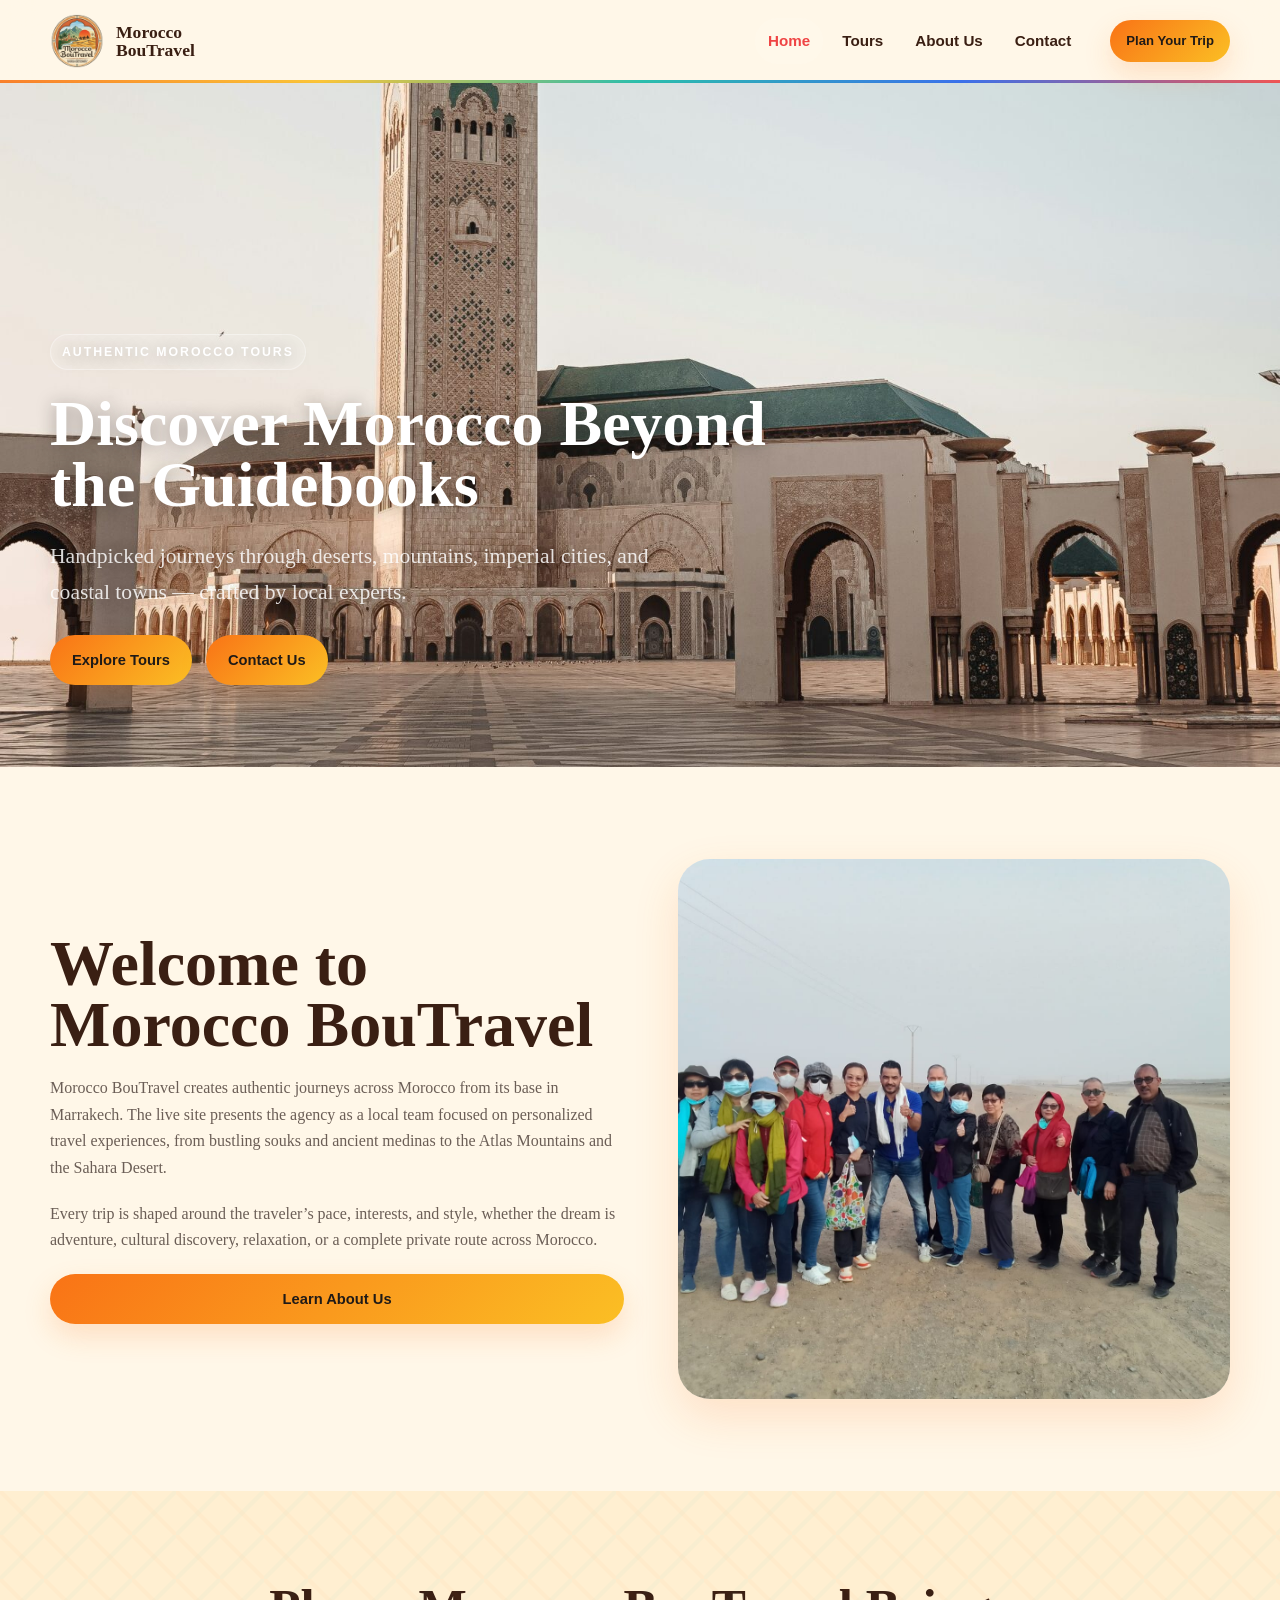
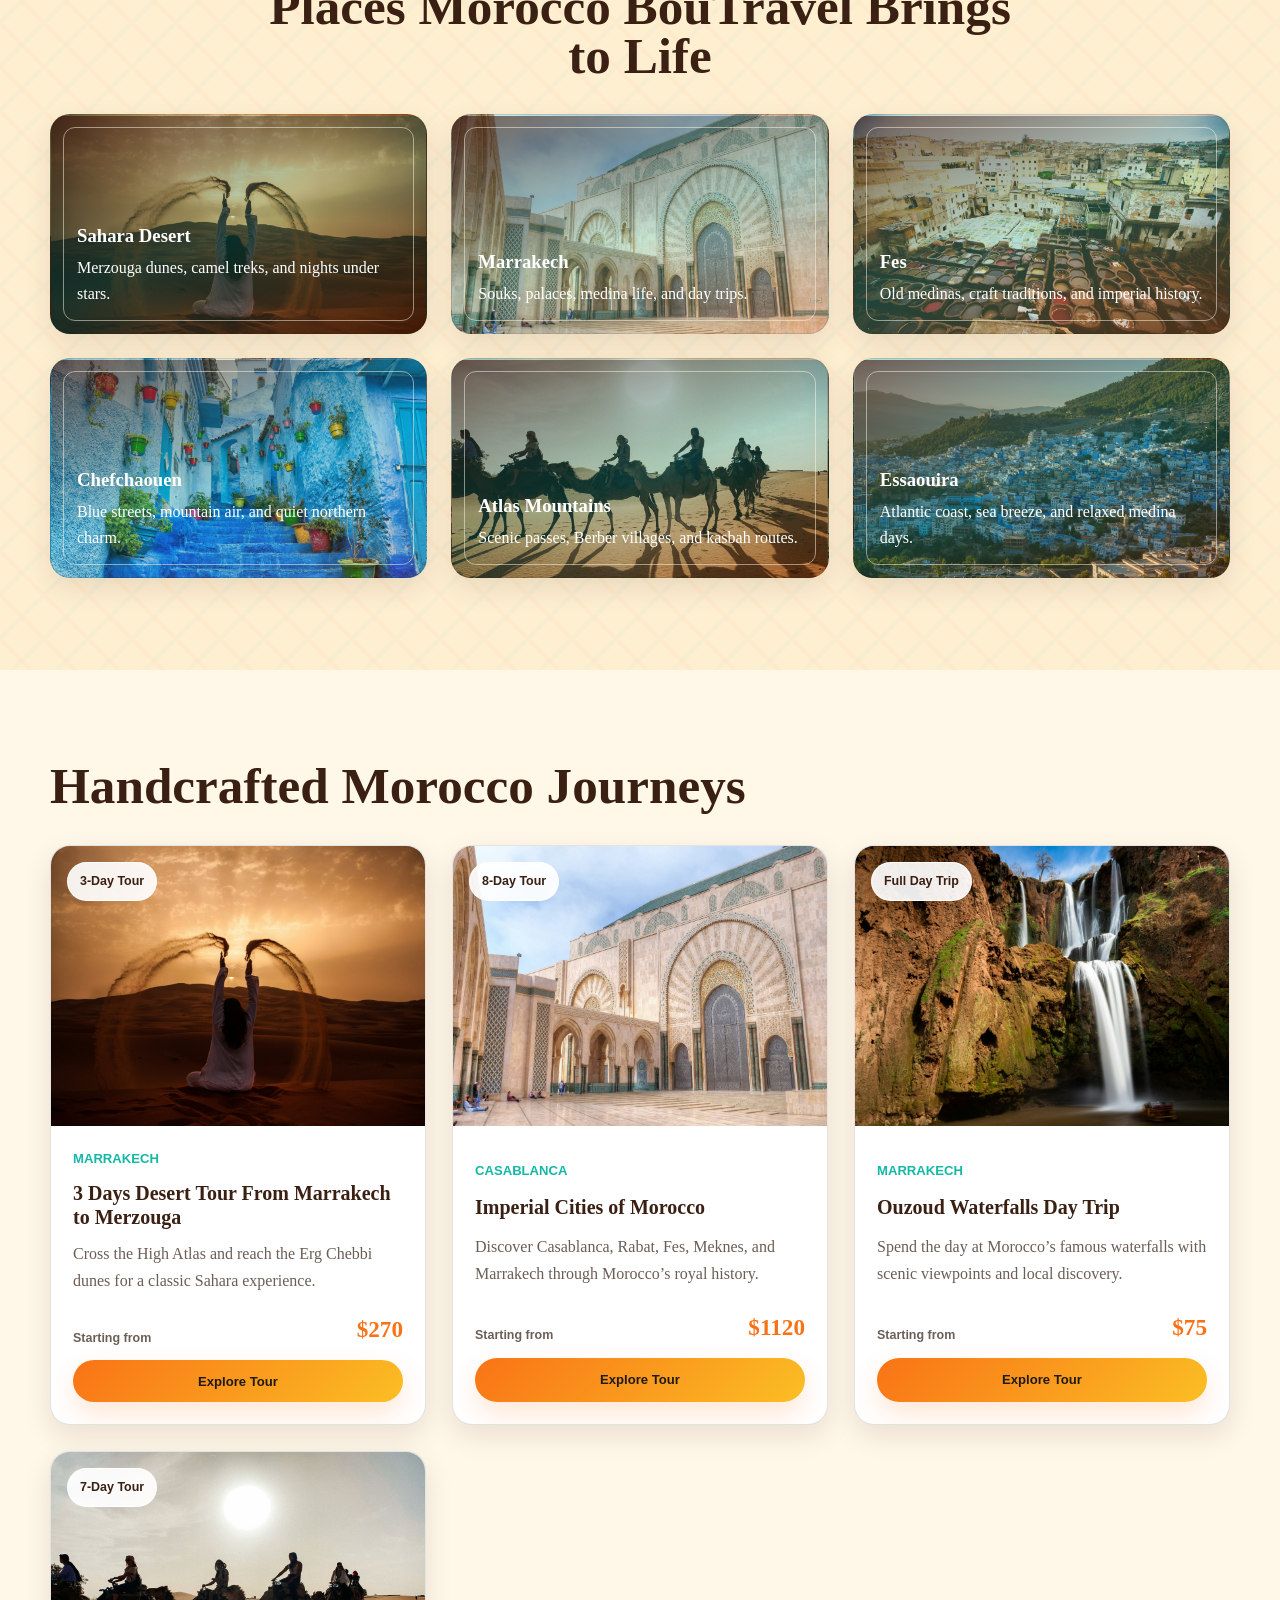
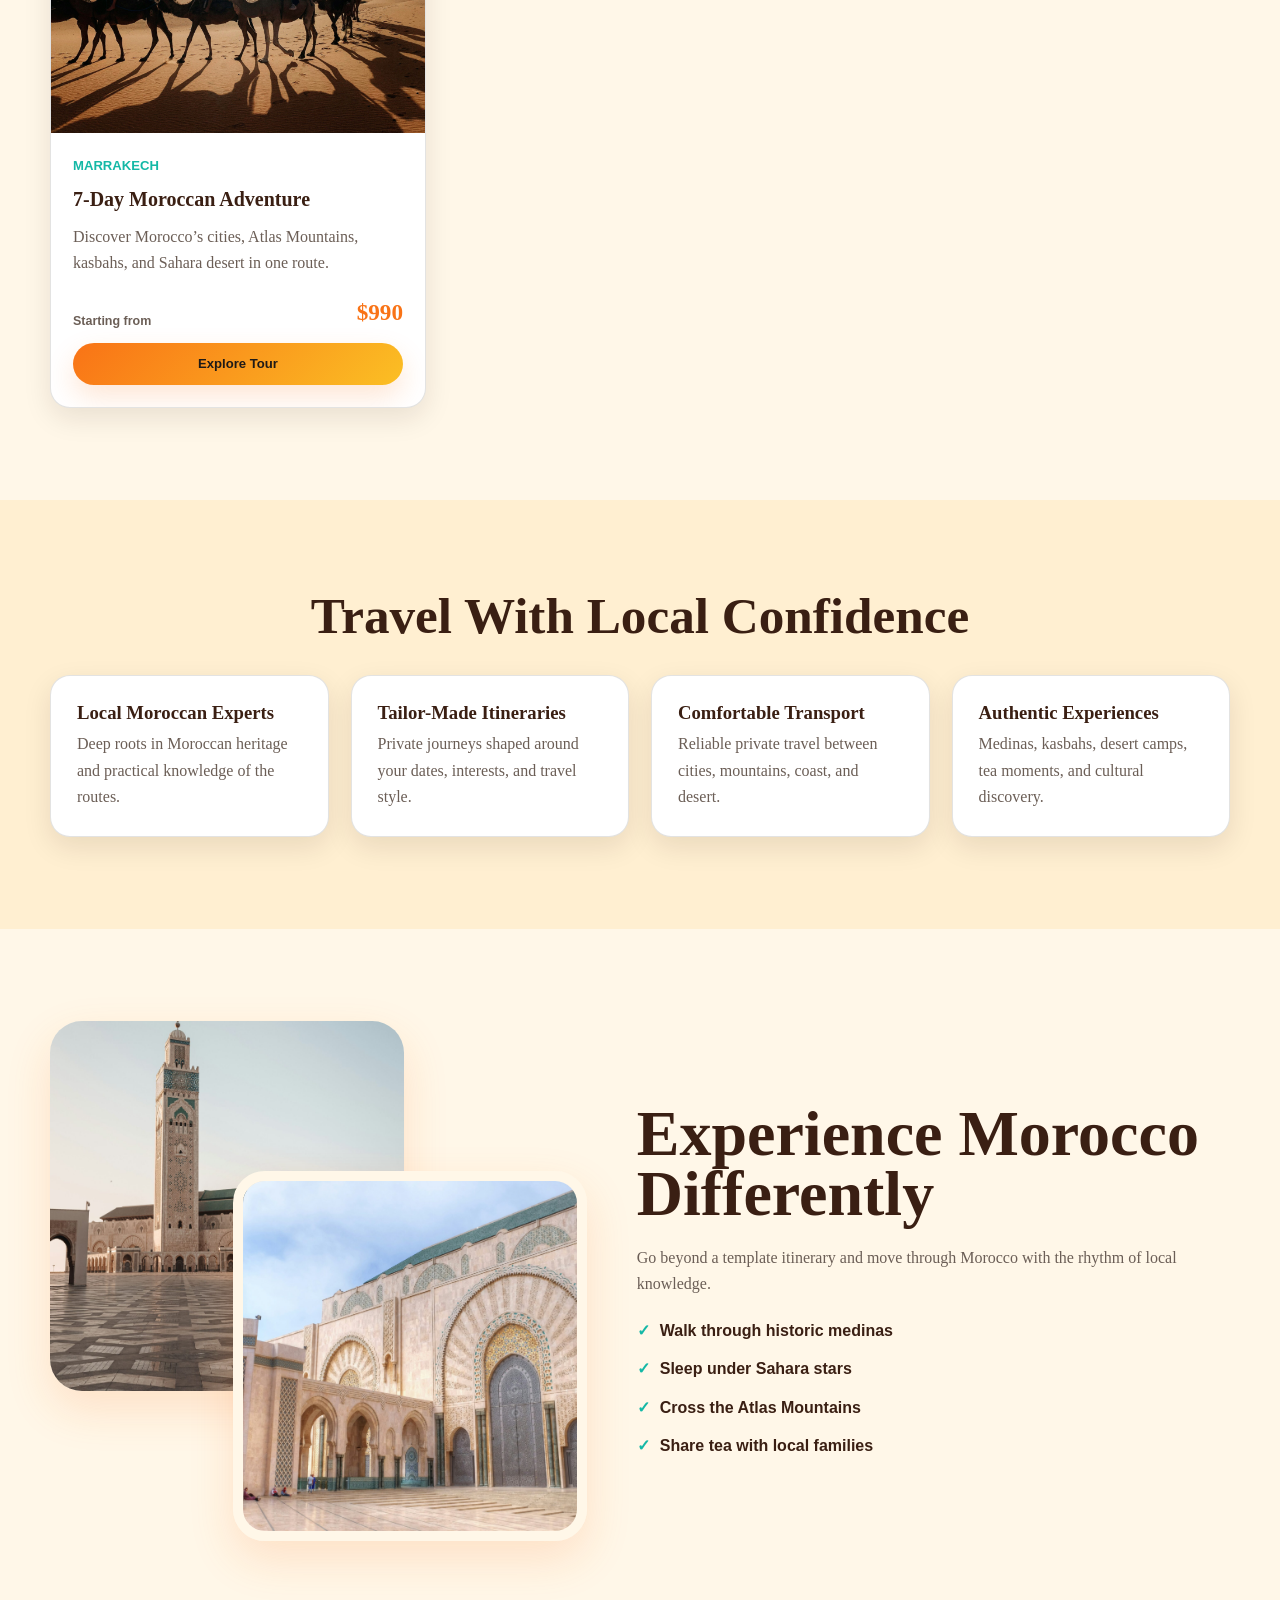
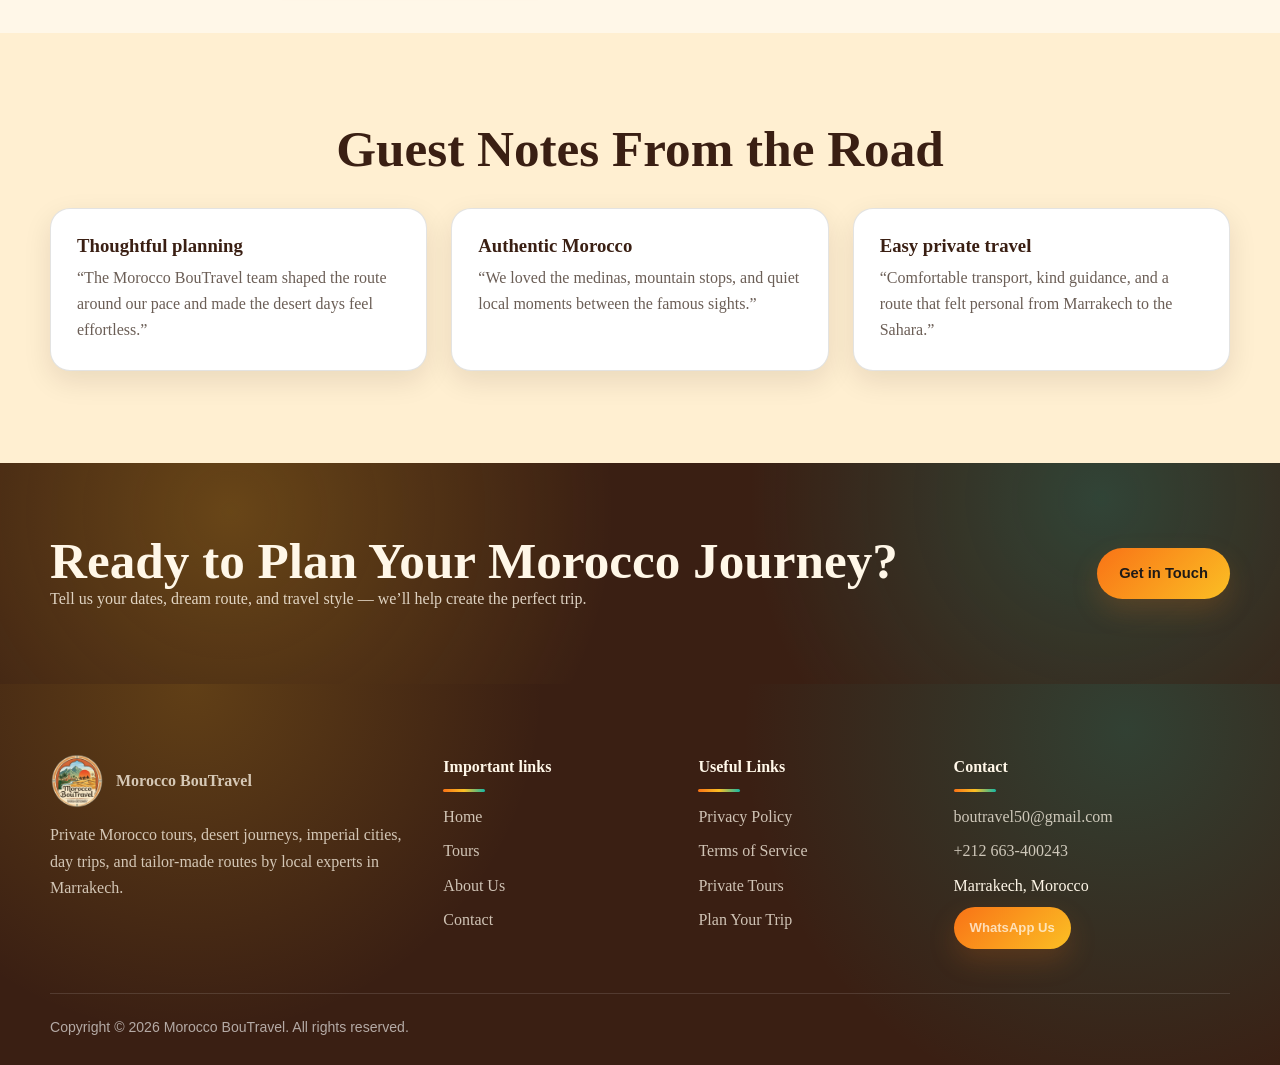
==== morocco-boutravel/index.html @ 19e3ab1e "all project" ====
<!DOCTYPE html>
<html lang="en">
<head>
  <meta charset="UTF-8">
  <meta name="viewport" content="width=device-width, initial-scale=1.0">
  <title>Morocco BouTravel | Authentic Morocco Tours</title>
  <meta name="description" content="Private Morocco tours, Sahara desert journeys, imperial cities, day trips, and tailor-made itineraries from Marrakech.">
  <link rel="stylesheet" href="assets/css/style.css">
</head>
<body>
  <header class="site-header">
    <div class="container header-inner">
      <a class="brand" href="index.html" aria-label="Morocco BouTravel home">
        <img src="assets/images/logo.png" alt="Morocco BouTravel logo">
        <span>Morocco<br>BouTravel</span>
      </a>
      <button class="menu-toggle" type="button" aria-label="Open menu" aria-expanded="false"><span></span><span></span><span></span></button>
      <nav class="site-nav" aria-label="Main navigation">
        <ul class="nav-list">
          <li><a class="active" href="index.html">Home</a></li>
          <li><a href="tours.html">Tours</a></li>
          <li><a href="about.html">About Us</a></li>
          <li><a href="contact.html">Contact</a></li>
        </ul>
        <a class="btn btn-primary btn-small" href="contact.html">Plan Your Trip</a>
      </nav>
    </div>
  </header>

  <main>
    <section class="hero" style="--hero-image: url('../images/hero-home.jpg');">
      <div class="hero-content">
        <div class="hero-stack">
          <p class="section-label">Authentic Morocco Tours</p>
          <h1>Discover Morocco Beyond the Guidebooks</h1>
          <p class="lead">Handpicked journeys through deserts, mountains, imperial cities, and coastal towns — crafted by local experts.</p>
          <div class="button-row">
            <a class="btn btn-primary" href="tours.html">Explore Tours</a>
            <a class="btn btn-primary" href="contact.html">Contact Us</a>
          </div>
        </div>
        
      </div>
    </section>

    <section class="section">
      <div class="container grid-2">
        <div class="text-stack">
          
          <h2 class="page-title">Welcome to Morocco BouTravel</h2>
          <p>Morocco BouTravel creates authentic journeys across Morocco from its base in Marrakech. The live site presents the agency as a local team focused on personalized travel experiences, from bustling souks and ancient medinas to the Atlas Mountains and the Sahara Desert.</p>
          <p>Every trip is shaped around the traveler’s pace, interests, and style, whether the dream is adventure, cultural discovery, relaxation, or a complete private route across Morocco.</p>
          <a class="btn btn-primary" href="about.html">Learn About Us</a>
        </div>
        <figure class="image-card">
          <img src="assets/images/hero-about.jpg" alt="Morocco BouTravel local experience in Morocco">
          
        </figure>
      </div>
    </section>

    <section class="section section-soft pattern-band">
      <div class="container">
        <div class="section-heading center">
          
          <h2>Places Morocco BouTravel Brings to Life</h2>
        </div>
        <div class="grid-3">
          <article class="destination-card" style="--card-image: url('../images/tour-1.jpg');"><h3>Sahara Desert</h3><p>Merzouga dunes, camel treks, and nights under stars.</p></article>
          <article class="destination-card" style="--card-image: url('../images/tour-2.jpg');"><h3>Marrakech</h3><p>Souks, palaces, medina life, and day trips.</p></article>
          <article class="destination-card" style="--card-image: url('../images/tour-7.jpg');"><h3>Fes</h3><p>Old medinas, craft traditions, and imperial history.</p></article>
          <article class="destination-card" style="--card-image: url('../images/tour-13.jpg');"><h3>Chefchaouen</h3><p>Blue streets, mountain air, and quiet northern charm.</p></article>
          <article class="destination-card" style="--card-image: url('../images/tour-4.jpg');"><h3>Atlas Mountains</h3><p>Scenic passes, Berber villages, and kasbah routes.</p></article>
          <article class="destination-card" style="--card-image: url('../images/tour-10.jpg');"><h3>Essaouira</h3><p>Atlantic coast, sea breeze, and relaxed medina days.</p></article>
        </div>
      </div>
    </section>

    <section class="section">
      <div class="container">
        <div class="section-heading">
        
          <h2>Handcrafted Morocco Journeys</h2>
        </div>
        <div class="tour-grid">
          <article class="tour-card" data-title="3 Days Desert Tour From Marrakech to Merzouga" data-location="Marrakech" data-duration="3-Day Tour" data-price="$270" data-description="A private Marrakech to Merzouga desert route through the Atlas Mountains, kasbahs, valleys, camel trekking, and a Sahara camp night.">
            <div class="tour-image"><img src="assets/images/tour-1.jpg" alt="Sahara desert tour from Marrakech"><span class="duration-badge">3-Day Tour</span></div>
            <div class="tour-content"><p class="location">Marrakech</p><h3>3 Days Desert Tour From Marrakech to Merzouga</h3><p>Cross the High Atlas and reach the Erg Chebbi dunes for a classic Sahara experience.</p><div class="price-row"><span>Starting from</span><strong>$270</strong></div><a class="btn btn-primary btn-small" href="tours.html">Explore Tour</a></div>
          </article>
          <article class="tour-card" data-title="Imperial Cities of Morocco" data-location="Casablanca" data-duration="8-Day Tour" data-price="$1120" data-description="A cultural route through Morocco’s imperial cities with medinas, monuments, heritage, and private travel support.">
            <div class="tour-image"><img src="assets/images/tour-2.jpg" alt="Imperial cities of Morocco"><span class="duration-badge">8-Day Tour</span></div>
            <div class="tour-content"><p class="location">Casablanca</p><h3>Imperial Cities of Morocco</h3><p>Discover Casablanca, Rabat, Fes, Meknes, and Marrakech through Morocco’s royal history.</p><div class="price-row"><span>Starting from</span><strong>$1120</strong></div><a class="btn btn-primary btn-small" href="tours.html">Explore Tour</a></div>
          </article>
          <article class="tour-card" data-title="Ouzoud Waterfalls Day Trip" data-location="Marrakech" data-duration="Full Day Trip" data-price="$75" data-description="A full-day escape from Marrakech to the Ouzoud Waterfalls, one of Morocco’s most refreshing natural sights.">
            <div class="tour-image"><img src="assets/images/tour-3.jpg" alt="Ouzoud Waterfalls Day Trip"><span class="duration-badge">Full Day Trip</span></div>
            <div class="tour-content"><p class="location">Marrakech</p><h3>Ouzoud Waterfalls Day Trip</h3><p>Spend the day at Morocco’s famous waterfalls with scenic viewpoints and local discovery.</p><div class="price-row"><span>Starting from</span><strong>$75</strong></div><a class="btn btn-primary btn-small" href="tours.html">Explore Tour</a></div>
          </article>
          <article class="tour-card" data-title="7-Day Moroccan Adventure" data-location="Marrakech" data-duration="7-Day Tour" data-price="$990" data-description="A complete 7-day journey combining Morocco’s cities, Atlas Mountains, kasbahs, and Sahara desert.">
            <div class="tour-image"><img src="assets/images/tour-4.jpg" alt="7-Day Moroccan Adventure"><span class="duration-badge">7-Day Tour</span></div>
            <div class="tour-content"><p class="location">Marrakech</p><h3>7-Day Moroccan Adventure</h3><p>Discover Morocco’s cities, Atlas Mountains, kasbahs, and Sahara desert in one route.</p><div class="price-row"><span>Starting from</span><strong>$990</strong></div><a class="btn btn-primary btn-small" href="tours.html">Explore Tour</a></div>
          </article>
        </div>
      </div>
    </section>

    <section class="section section-soft">
      <div class="container">
        <div class="section-heading center"><h2>Travel With Local Confidence</h2></div>
        <div class="grid-4">
          <article class="feature-card"><h3>Local Moroccan Experts</h3><p>Deep roots in Moroccan heritage and practical knowledge of the routes.</p></article>
          <article class="feature-card"><h3>Tailor-Made Itineraries</h3><p>Private journeys shaped around your dates, interests, and travel style.</p></article>
          <article class="feature-card"><h3>Comfortable Transport</h3><p>Reliable private travel between cities, mountains, coast, and desert.</p></article>
          <article class="feature-card"><h3>Authentic Experiences</h3><p>Medinas, kasbahs, desert camps, tea moments, and cultural discovery.</p></article>
        </div>
      </div>
    </section>

    <section class="section">
      <div class="container experience-layout">
        <div class="overlap-images" aria-hidden="true">
          <img src="assets/images/gallery-1.jpg" alt="">
          <img src="assets/images/gallery-6.jpg" alt="">
        </div>
        <div class="text-stack">
          
          <h2 class="page-title">Experience Morocco Differently</h2>
          <p>Go beyond a template itinerary and move through Morocco with the rhythm of local knowledge.</p>
          <ul class="check-list">
            <li>Walk through historic medinas</li>
            <li>Sleep under Sahara stars</li>
            <li>Cross the Atlas Mountains</li>
            <li>Share tea with local families</li>
          </ul>
        </div>
      </div>
    </section>

    <section class="section section-soft">
      <div class="container">
        <div class="section-heading center"><h2>Guest Notes From the Road</h2></div>
        <div class="grid-3">
          <article class="testimonial-card"><h3>Thoughtful planning</h3><p>“The Morocco BouTravel team shaped the route around our pace and made the desert days feel effortless.”</p></article>
          <article class="testimonial-card"><h3>Authentic Morocco</h3><p>“We loved the medinas, mountain stops, and quiet local moments between the famous sights.”</p></article>
          <article class="testimonial-card"><h3>Easy private travel</h3><p>“Comfortable transport, kind guidance, and a route that felt personal from Marrakech to the Sahara.”</p></article>
        </div>
      </div>
    </section>

    <section class="cta-section">
      <div class="container cta-box">
        <div><h2>Ready to Plan Your Morocco Journey?</h2><p>Tell us your dates, dream route, and travel style — we’ll help create the perfect trip.</p></div>
        <a class="btn btn-primary" href="contact.html">Get in Touch</a>
      </div>
    </section>
  </main>

  <footer class="site-footer">
    <div class="container footer-grid">
      <div><a class="footer-logo" href="index.html"><img src="assets/images/logo.png" alt="Morocco BouTravel logo"><span>Morocco BouTravel</span></a><p>Private Morocco tours, desert journeys, imperial cities, day trips, and tailor-made routes by local experts in Marrakech.</p></div>
      <div><h4>Important links</h4><ul><li><a href="index.html">Home</a></li><li><a href="tours.html">Tours</a></li><li><a href="about.html">About Us</a></li><li><a href="contact.html">Contact</a></li></ul></div>
      <div><h4>Useful Links</h4><ul><li><a href="#">Privacy Policy</a></li><li><a href="#">Terms of Service</a></li><li><a href="tours.html">Private Tours</a></li><li><a href="contact.html">Plan Your Trip</a></li></ul></div>
      <div><h4>Contact</h4><ul><li><a href="mailto:boutravel50@gmail.com">boutravel50@gmail.com</a></li><li><a href="tel:+212663400243">+212 663-400243</a></li><li>Marrakech, Morocco</li><li><a class="btn btn-primary btn-small" href="https://wa.me/212663400243" target="_blank" rel="noopener">WhatsApp Us</a></li></ul></div>
    </div>
    <div class="container footer-bottom">Copyright © 2026 Morocco BouTravel. All rights reserved.</div>
  </footer>
  <script src="assets/js/main.js"></script>
</body>
</html>
---- morocco-boutravel/assets/css/style.css ----
/* ==============================
   Morocco BouTravel
   Global Variables
================================ */
:root {
  --bg: #FFF7E8;
  --surface: #FFFFFF;
  --cream: #FFEFD1;
  --dark: #1F1A17;
  --muted: #6B5E56;
  --orange: #F97316;
  --coral: #EF4444;
  --yellow: #FBBF24;
  --turquoise: #14B8A6;
  --blue: #2563EB;
  --brown: #3A1F13;
  --border: rgba(31, 26, 23, 0.12);
  --shadow-soft: 0 18px 45px rgba(249, 115, 22, 0.16);
  --shadow-card: 0 10px 28px rgba(43, 22, 13, 0.10);
  --surface-soft: var(--cream);
  --accent: var(--orange);
  --gold: var(--yellow);
  --terracotta: var(--orange);
  --majorelle: var(--blue);
  --teal: var(--turquoise);
  --atlas: #3FA66B;
  --rose: var(--coral);
  --radius-sm: 12px;
  --radius-md: 20px;
  --radius-lg: 32px;
  --container: 1180px;
}

/* Reset */
*, *::before, *::after { box-sizing: border-box; }
html { scroll-behavior: smooth; }
body, h1, h2, h3, h4, p, ul, ol, figure { margin: 0; }
img { display: block; max-width: 100%; }
button, input, select, textarea { font: inherit; }
button { cursor: pointer; }

/* Base */
body {
  min-width: 320px;
  background: var(--bg);
  color: var(--dark);
  font-family: Georgia, "Times New Roman", serif;
  line-height: 1.65;
  overflow-x: hidden;
}

a { color: inherit; text-decoration: none; }
p { color: var(--muted); }
.card-link:hover, .highlight, a:hover { color: var(--coral); }
body.modal-open { overflow: hidden; }

:focus-visible {
  outline: 3px solid rgba(20, 184, 166, 0.75);
  outline-offset: 4px;
}

/* Utilities */
.container {
  width: min(calc(100% - 40px), var(--container));
  margin-inline: auto;
}

.section { padding: 92px 0; position: relative; }
.section-soft {
  background: var(--cream);
}
.section-label {
  display: inline-flex;
  width: fit-content;
  padding: 7px 11px;
  border: 1px solid rgba(20, 184, 166, 0.35);
  border-radius: 999px;
  background: rgba(20, 184, 166, 0.14);
  color: var(--turquoise);
  font-family: Arial, sans-serif;
  font-size: 0.77rem;
  font-weight: 800;
  letter-spacing: 0.16em;
  text-transform: uppercase;
}
.section-heading {
  display: grid;
  gap: 12px;
  max-width: 760px;
  margin-bottom: 34px;
}
.section-heading.center { margin-inline: auto; text-align: center; }
.section-heading h2, .page-title, .hero h1 {
  color: var(--brown);
  font-size: clamp(2.15rem, 5vw, 5.6rem);
  line-height: 0.95;
  font-weight: 700;
}
.section-heading h2 { font-size: clamp(2rem, 4vw, 4rem); }
.grid-2 { display: grid; grid-template-columns: 1.02fr 0.98fr; gap: 54px; align-items: center; }
.grid-3 { display: grid; grid-template-columns: repeat(3, 1fr); gap: 24px; }
.grid-4 { display: grid; grid-template-columns: repeat(4, 1fr); gap: 22px; }
.text-stack { display: grid; gap: 20px; }

/* Header */
.site-header {
  position: sticky;
  top: 0;
  z-index: 50;
  background: rgba(255, 247, 232, 0.92);
  border-bottom: 1px solid var(--border);
  backdrop-filter: blur(18px);
}
.site-header::after {
  content: "";
  position: absolute;
  left: 0;
  right: 0;
  bottom: -1px;
  height: 3px;
  background: linear-gradient(90deg, var(--orange), var(--yellow), var(--turquoise), var(--blue), var(--coral));
  opacity: 0.9;
}
.header-inner {
  position: relative;
  display: flex;
  align-items: center;
  justify-content: space-between;
  min-height: 82px;
  gap: 24px;
}
.brand {
  display: inline-flex;
  align-items: center;
  gap: 12px;
  font-weight: 800;
  color: var(--brown);
}
.brand img { width: 54px; height: 54px; object-fit: contain; }
.brand span { font-size: 1.1rem; line-height: 1.05; }
.site-nav { display: flex; align-items: center; gap: 26px; }
.nav-list {
  display: flex;
  gap: 6px;
  list-style: none;
  padding: 0;
  font-family: Arial, sans-serif;
  font-size: 0.95rem;
  font-weight: 700;
}
.nav-list a {
  display: inline-flex;
  padding: 10px 13px;
  border-radius: 999px;
  color: var(--brown);
}
.nav-list a:hover, .nav-list a.active {
  background: rgba(255, 255, 255, 0.12);
  color: var(--coral);
}
.menu-toggle {
  display: inline-block;
  width: 48px;
  height: 48px;
  border: 1px solid var(--border);
  border-radius: 50%;
  background: var(--surface);
  box-shadow: var(--shadow-card);
}
@media (min-width: 769px) {
  .menu-toggle { display: none; }
}
.menu-toggle span {
  display: block;
  width: 20px;
  height: 2px;
  margin: 5px auto;
  background: var(--brown);
  transition: 0.2s ease;
}
.menu-toggle.is-open span:nth-child(1) { transform: translateY(7px) rotate(45deg); }
.menu-toggle.is-open span:nth-child(2) { opacity: 0; }
.menu-toggle.is-open span:nth-child(3) { transform: translateY(-7px) rotate(-45deg); }

/* Buttons */
.btn {
  display: inline-flex;
  align-items: center;
  justify-content: center;
  min-height: 48px;
  padding: 13px 22px;
  border: 1px solid transparent;
  border-radius: 999px;
  font-family: Arial, sans-serif;
  font-size: 0.92rem;
  font-weight: 800;
  transition: transform 0.2s ease, box-shadow 0.2s ease, background 0.2s ease;
}
.btn:hover { transform: translateY(-2px); }
.btn-primary {
  background: linear-gradient(135deg, var(--orange), var(--yellow));
  color: var(--dark);
  border: none;
  box-shadow: 0 12px 28px rgba(249, 115, 22, 0.18);
}
.btn-primary:hover {
  transform: translateY(-2px);
  color: var(--dark);
  box-shadow: 0 16px 34px rgba(249, 115, 22, 0.28);
}
.btn-secondary {
  color: var(--turquoise);
  border: 1px solid rgba(20, 184, 166, 0.45);
  background: rgba(20, 184, 166, 0.08);
}
.btn-secondary:hover {
  background: var(--turquoise);
  color: #fff;
}
.btn-outline {
  background: rgba(255, 255, 255, 0.78);
  color: var(--turquoise);
  border-color: rgba(20, 184, 166, 0.45);
}
.btn-outline:hover {
  background: var(--turquoise);
  border-color: var(--turquoise);
  color: #fff;
}
.btn-small { min-height: 42px; padding: 10px 16px; font-size: 0.82rem; }
.button-row { display: flex; flex-wrap: wrap; gap: 14px; }

/* Hero */
.hero {
  min-height: 76vh;
  display: grid;
  align-items: end;
  color: #fff;
  position: relative;
  isolation: isolate;
  background-image: var(--hero-image);
  background-size: cover;
  background-position: center;
}
.hero::before {
  content: "";
  position: absolute;
  inset: 0;
  z-index: 0;
  /* background:
    linear-gradient(90deg, rgba(58, 31, 19, 0.64), rgba(249, 115, 22, 0.18) 56%, rgba(20, 184, 166, 0.05)),
    linear-gradient(180deg, rgba(0,0,0,0.06), rgba(58,31,19,0.24)); */
}
.hero::after {
  content: "";
  position: absolute;
  inset: auto 0 0;
  height: 9px;
  /* background: linear-gradient(90deg, var(--orange), var(--yellow), var(--turquoise), var(--blue)); */
  z-index: 2;
}
.hero.compact { min-height: 54vh; }
.hero.compact {
  background-position: center;
}
/* .hero.compact::before {
  background:
    linear-gradient(90deg, rgba(58, 31, 19, 0.66), rgba(249, 115, 22, 0.12) 56%, rgba(20, 184, 166, 0.03)),
    linear-gradient(180deg, rgba(0,0,0,0.02), rgba(58,31,19,0.16));
} */
.hero-content {
  width: min(calc(100% - 40px), var(--container));
  margin: 0 auto;
  padding: 120px 0 82px;
  display: grid;
  grid-template-columns: minmax(0, 760px) 1fr;
  gap: 40px;
  align-items: end;
  position: relative;
  z-index: 1;
}
.hero p, .hero .section-label, .hero h1 {
  color: #fff;
  text-shadow: 0 2px 18px rgba(31, 26, 23, 0.38);
}
.hero .section-label {
  border-color: rgba(255, 255, 255, 0.36);
  background: rgba(255, 255, 255, 0.16);
}
.hero .lead { max-width: 660px; font-size: clamp(1rem, 1.7vw, 1.35rem); color: rgba(255,255,255,0.84); }
.hero-stack { display: grid; gap: 24px; min-width: 0; max-width: 100%; }
.hero-card {
  justify-self: end;
  width: min(100%, 330px);
  padding: 22px;
  border: 1px solid rgba(255,255,255,0.2);
  border-radius: var(--radius-md);
  /* background:
    linear-gradient(135deg, rgba(255, 255, 255, 0.96), rgba(255, 239, 209, 0.9)),
    linear-gradient(90deg, var(--blue), var(--turquoise)); */
  box-shadow: var(--shadow-soft);
}
.hero-card ul { list-style: none; padding: 0; display: grid; gap: 12px; }
.hero-card li { color: var(--brown); font-family: Arial, sans-serif; font-weight: 800; }

/* Cards */
.feature-card, .destination-card, .contact-card, .testimonial-card {
  background: var(--surface);
  border: 1px solid var(--border);
  border-radius: var(--radius-md);
  padding: 26px;
  box-shadow: var(--shadow-card);
  position: relative;
}
.contact-card{
  display: grid;
  align-items: center;
}
.contact-link-card {
  grid-template-columns: auto 1fr;
  gap: 14px;

  padding: 9px 10px;
  transition: transform 0.22s ease, box-shadow 0.22s ease, border-color 0.22s ease;
}
.contact-link-card:hover {
  transform: translateY(-4px);
  border-color: rgba(20, 184, 166, 0.45);
  box-shadow: var(--shadow-soft);
}
.contact-card img {
  width: 34px;
  height: 34px;
  object-fit: contain;
}
.contact-link-card h2 {
  color: var(--brown);
  font-size: clamp(0.98rem, 1.6vw, 1.18rem);
  line-height: 1.12;
  overflow-wrap: anywhere;
}
.feature-card::before, .contact-card::before, .testimonial-card::before {
  content: "";
  position: absolute;
  inset: 0 auto 0 0;
  width: 5px;
  border-radius: var(--radius-md) 0 0 var(--radius-md);
  /* background: var(--card-accent, var(--accent)); */
}
.feature-card:nth-child(4n+1), .testimonial-card:nth-child(3n+1), .contact-card:nth-child(4n+1) { --card-accent: var(--orange); }
.feature-card:nth-child(4n+2), .testimonial-card:nth-child(3n+2), .contact-card:nth-child(4n+2) { --card-accent: var(--turquoise); }
.feature-card:nth-child(4n+3), .testimonial-card:nth-child(3n+3), .contact-card:nth-child(4n+3) { --card-accent: var(--blue); }
.feature-card:nth-child(4n+4), .contact-card:nth-child(4n+4) { --card-accent: var(--yellow); }
.feature-card h3, .destination-card h3, .contact-card h3, .testimonial-card h3 { color: var(--brown); line-height: 1.15; margin-bottom: 8px; }
.destination-card {
  min-height: 220px;
  display: grid;
  align-content: end;
  background:
    linear-gradient(160deg, rgba(58,31,19,0.7), rgba(20,184,166,0.24) 52%, rgba(249,115,22,0.2)),
    var(--card-image);
  background-size: cover;
  background-position: center;
  color: #fff;
  overflow: hidden;
  isolation: isolate;
}
.destination-card::before {
  content: "";
  position: absolute;
  inset: 12px;
  border: 1px solid rgba(255, 247, 232, 0.5);
  border-radius: calc(var(--radius-md) - 8px);
  z-index: -1;
}
.destination-card h3, .destination-card p { color: #fff; }
.image-card {
  position: relative;
  border-radius: var(--radius-lg);
  overflow: hidden;
  box-shadow: var(--shadow-soft);
}
.image-card img { width: 100%; height: 540px; object-fit: cover; }
.floating-badge {
  position: absolute;
  left: 24px;
  bottom: 24px;
  max-width: 260px;
  padding: 16px 18px;
  border-radius: var(--radius-sm);
  background: rgba(255, 255, 255, 0.94);
  color: var(--brown);
  font-family: Arial, sans-serif;
  font-weight: 800;
  box-shadow: var(--shadow-card);
}
.tour-grid { display: grid; grid-template-columns: repeat(3, 1fr); gap: 26px; }
.tour-card {
  display: grid;
  overflow: hidden;
  background: var(--surface);
  border: 1px solid var(--border);
  border-radius: var(--radius-md);
  box-shadow: var(--shadow-card);
  transition: transform 0.25s ease, box-shadow 0.25s ease;
  position: relative;
}
.tour-card::before {
  content: "";
  position: absolute;
  inset: 0 0 auto;
  height: 5px;
  /* background: linear-gradient(90deg, var(--orange), var(--yellow)); */
  z-index: 2;
}

/* .tour-card[data-category*="desert"]::before { background: linear-gradient(90deg, var(--orange), var(--yellow)); }
.tour-card[data-category*="imperial"]::before { background: linear-gradient(90deg, var(--blue), var(--yellow)); }
.tour-card[data-category*="day"]::before { background: linear-gradient(90deg, var(--turquoise), var(--yellow)); }
.tour-card[data-category*="luxury"]::before { background: linear-gradient(90deg, var(--coral), var(--yellow)); } */

.tour-card:hover { transform: translateY(-5px); box-shadow: var(--shadow-soft); }
.tour-card[hidden] { display: none; }
.tour-image { position: relative; aspect-ratio: 4 / 3; overflow: hidden; }
.tour-image img { width: 100%; height: 100%; object-fit: cover; transition: transform 0.5s ease; }
.tour-card:hover .tour-image img { transform: scale(1.06); }
.duration-badge {
  position: absolute;
  top: 16px;
  left: 16px;
  padding: 8px 12px;
  border-radius: 999px;
  background: rgba(255, 255, 255, 0.912);
  color: var(--brown);
  border: 1px solid rgba(255, 255, 255, 0.912);
  font-family: Arial, sans-serif;
  font-size: 0.78rem;
  font-weight: 800;
}
.badge {
  display: inline-flex;
  width: fit-content;
  padding: 7px 11px;
  border: 1px solid rgba(20, 184, 166, 0.35);
  border-radius: 999px;
  background: rgba(20, 184, 166, 0.14);
  color: var(--turquoise);
  font-family: Arial, sans-serif;
  font-size: 0.78rem;
  font-weight: 800;
}
.tour-content { display: grid; gap: 12px; padding: 22px; }
.location { color: var(--turquoise); font-family: Arial, sans-serif; font-size: 0.82rem; font-weight: 800; text-transform: uppercase; }
.tour-content h3 { color: var(--brown); font-size: 1.25rem; line-height: 1.18; }
.price-row { display: flex; align-items: end; justify-content: space-between; gap: 12px; margin-top: 4px; }
.price-row span { color: var(--muted); font-family: Arial, sans-serif; font-size: 0.78rem; font-weight: 700; }
.price-row strong { color: var(--orange); font-size: 1.45rem; }
.card-actions { display: grid; grid-template-columns: 1fr 1fr; gap: 10px; }

/* Home Page */
.pattern-band::before {
  content: "";
  position: absolute;
  inset: 0;
  opacity: 0.16;
  background-image:
    linear-gradient(45deg, transparent 46%, rgba(249,115,22,0.18) 47%, rgba(249,115,22,0.18) 53%, transparent 54%),
    linear-gradient(-45deg, transparent 46%, rgba(20,184,166,0.18) 47%, rgba(20,184,166,0.18) 53%, transparent 54%);
  background-size: 44px 44px;
  pointer-events: none;
}
.experience-layout {
  display: grid;
  grid-template-columns: 0.95fr 1.05fr;
  gap: 50px;
  align-items: center;
}
.overlap-images {
  position: relative;
  min-height: 520px;
}
.overlap-images img {
  position: absolute;
  width: 66%;
  height: 370px;
  object-fit: cover;
  border-radius: var(--radius-lg);
  box-shadow: var(--shadow-soft);
}
.overlap-images img:first-child { left: 0; top: 0; }
.overlap-images img:last-child { right: 0; bottom: 0; border: 10px solid var(--bg); }
.check-list { list-style: none; padding: 0; display: grid; gap: 12px; }
.check-list li { color: var(--brown); font-family: Arial, sans-serif; font-weight: 800; }
.check-list li::before { content: "\2713"; color: var(--turquoise); margin-right: 10px; }
.cta-section {
  padding: 72px 0;
  background:
    radial-gradient(circle at 18% 22%, rgba(251, 191, 36, 0.24), transparent 24rem),
    radial-gradient(circle at 86% 16%, rgba(20, 184, 166, 0.24), transparent 22rem),
    var(--brown);
  color: var(--bg);
}
.cta-box {
  display: flex;
  justify-content: space-between;
  align-items: center;
  gap: 30px;
}
.cta-box h2 { color: var(--bg); font-size: clamp(2rem, 4vw, 4rem); line-height: 1; }
.cta-box p { color: rgba(255,247,232,0.82); max-width: 560px; }

/* Tours Page */
.filter-bar {
  display: flex;
  flex-wrap: wrap;
  gap: 10px;
  margin-bottom: 34px;
}
.filter-chip {
  min-height: 42px;
  padding: 9px 15px;
  border: 1px solid rgba(20, 184, 166, 0.28);
  border-radius: 999px;
  background: rgba(255, 255, 255, 0.82);
  color: var(--turquoise);
  font-family: Arial, sans-serif;
  font-size: 0.86rem;
  font-weight: 800;
}
.filter-chip.is-active, .filter-chip.active, .filter-chip:hover { background: var(--turquoise); color: #fff; }
.filter-chip:nth-child(2):hover, .filter-chip:nth-child(2).is-active { background: var(--orange); }
.filter-chip:nth-child(3):hover, .filter-chip:nth-child(3).is-active { background: var(--blue); }
.filter-chip:nth-child(4):hover, .filter-chip:nth-child(4).is-active { background: var(--turquoise); }
.filter-chip:nth-child(5):hover, .filter-chip:nth-child(5).is-active { background: var(--coral); }
.filter-chip:nth-child(n+6):hover, .filter-chip:nth-child(n+6).is-active { background: var(--brown); }
.filter-chip:nth-child(2).active { background: var(--orange); }
.filter-chip:nth-child(3).active { background: var(--blue); }
.filter-chip:nth-child(4).active { background: var(--turquoise); }
.filter-chip:nth-child(5).active { background: var(--coral); }
.filter-chip:nth-child(n+6).active { background: var(--brown); }

/* About Page */
.values-grid { display: grid; grid-template-columns: repeat(4, 1fr); gap: 22px; }
.gallery-grid {
  columns: 4 220px;
  column-gap: 18px;
}
.gallery-item {
  break-inside: avoid;
  margin-bottom: 18px;
  overflow: hidden;
  border-radius: var(--radius-md);
  box-shadow: var(--shadow-card);
  background: var(--surface);
}
.gallery-item img {
  width: 100%;
  height: auto;
  transition: transform 0.5s ease;
}
.gallery-item:hover img { transform: scale(1.05); }
.gallery-item {
  outline: 0 solid rgba(20, 184, 166, 0);
  transition: outline-color 0.25s ease, transform 0.25s ease;
}
.gallery-item:hover {
  outline: 4px solid rgba(20, 184, 166, 0.28);
  transform: translateY(-2px);
}

/* Contact Page */
.contact-section {
  background:
    radial-gradient(circle at 10% 18%, rgba(251, 191, 36, 0.14), transparent 22rem),
    radial-gradient(circle at 86% 28%, rgba(20, 184, 166, 0.13), transparent 24rem);
}
.contact-layout {
  display: grid;
  grid-template-columns: minmax(0, 1.05fr) minmax(360px, 0.95fr);
  gap: 34px;
  align-items: stretch;
}
.form-card {
  padding: 30px;
  border-radius: var(--radius-lg);
  background:
    linear-gradient(135deg, rgba(255,255,255,0.98), rgba(255,255,255,0.94)),
    radial-gradient(circle at 100% 0, rgba(20,184,166,0.12), transparent 18rem);
  border: 1px solid var(--border);
  box-shadow: var(--shadow-soft);
}
.contact-form { display: grid; gap: 18px; }
.form-grid { display: grid; grid-template-columns: 1fr 1fr; gap: 16px; }
.field { display: grid; gap: 7px; }
.field.full { grid-column: 1 / -1; }
.field label { font-family: Arial, sans-serif; font-size: 0.84rem; font-weight: 800; color: var(--brown); }
.field input, .field select, .field textarea {
  width: 100%;
  border: 1px solid var(--border);
  border-radius: var(--radius-sm);
  background: #fffaf1;
  color: var(--dark);
  padding: 13px 14px;
}
.field textarea { min-height: 140px; resize: vertical; }
.form-message {
  padding: 14px;
  border-radius: var(--radius-sm);
  background: rgba(20,184,166,0.14);
  color: var(--brown);
  font-family: Arial, sans-serif;
  font-weight: 700;
}
.contact-stack { display: grid; gap: 12px; margin-top: 20px; }
.contact-map-panel {
  display: grid;
  align-content: start;
  gap: 20px;
  min-width: 0;
  padding: 30px;
  border: 1px solid var(--border);
  border-radius: var(--radius-lg);
  box-shadow: var(--shadow-soft);
}
.contact-map-panel .section-heading {
  margin-bottom: 0;
}
.contact-map-panel .section-heading h2 {
  font-size: clamp(1.8rem, 3vw, 3rem);
}
.map-card {
  overflow: hidden;
  border-radius: var(--radius-lg);
  border: 1px solid var(--border);
  box-shadow: var(--shadow-card);
  background: var(--surface);
}
.map-card iframe { width: 100%; height: 560px; border: 0; display: block; }

/* Modal */
.modal {
  position: fixed;
  inset: 0;
  z-index: 100;
  display: none;
  place-items: center;
  padding: 24px;
  background: rgba(58, 31, 19, 0.68);
}
.modal.is-open { display: grid; }
.modal-panel {
  position: relative;
  width: min(100%, 780px);
  max-height: min(86vh, 820px);
  overflow: auto;
  padding: 34px;
  border-radius: var(--radius-lg);
  background: var(--surface);
  box-shadow: var(--shadow-soft);
}
.modal-close {
  position: absolute;
  right: 18px;
  top: 18px;
  width: 42px;
  height: 42px;
  border: 1px solid var(--border);
  border-radius: 50%;
  background: var(--cream);
  color: var(--brown);
  font-size: 1.5rem;
}
.modal-body { display: grid; gap: 16px; }
.modal-body h2 { color: var(--brown); font-size: clamp(1.8rem, 4vw, 3rem); line-height: 1; padding-right: 36px; }
.modal-body h3 { color: var(--brown); }
.modal-meta { display: flex; flex-wrap: wrap; gap: 10px; }
.modal-meta span {
  padding: 8px 12px;
  border-radius: 999px;
  background: rgba(20, 184, 166, 0.14);
  color: var(--turquoise);
  border: 1px solid rgba(20,184,166,0.35);
  font-family: Arial, sans-serif;
  font-size: 0.82rem;
  font-weight: 800;
}
.modal-lists { display: grid; grid-template-columns: 1fr 1fr; gap: 18px; }
.modal-lists ul { padding-left: 20px; color: var(--muted); }
.modal-actions { display: flex; flex-wrap: wrap; gap: 12px; }

/* Footer */
.site-footer {
  background:
    radial-gradient(circle at 15% 0, rgba(251,191,36,0.2), transparent 22rem),
    radial-gradient(circle at 88% 12%, rgba(20,184,166,0.22), transparent 24rem),
    var(--brown);
  color: var(--bg);
  padding: 70px 0 26px;
}
.footer-grid {
  display: grid;
  grid-template-columns: 1.3fr 0.8fr 0.8fr 1fr;
  gap: 34px;
  margin-bottom: 44px;
}
.footer-logo { display: inline-flex; align-items: center; gap: 12px; margin-bottom: 14px; font-weight: 800; }
.footer-logo img { width: 54px; height: 54px; object-fit: contain; }
.site-footer h3, .site-footer h4 { color: var(--bg); margin-bottom: 12px; }
.site-footer h4::after {
  content: "";
  display: block;
  width: 42px;
  height: 3px;
  margin-top: 8px;
  border-radius: 999px;
  background: linear-gradient(90deg, var(--orange), var(--yellow), var(--turquoise));
}
.site-footer p, .site-footer a { color: rgba(255,247,232,0.76); }
.site-footer ul { list-style: none; padding: 0; display: grid; gap: 8px; }
.site-footer a:hover { color: var(--yellow); }
.footer-bottom {
  border-top: 1px solid rgba(255,255,255,0.12);
  padding-top: 22px;
  color: rgba(255,255,255,0.62);
  font-family: Arial, sans-serif;
  font-size: 0.88rem;
}

/* Responsive */
@media (max-width: 1024px) {
  .grid-4, .values-grid { grid-template-columns: repeat(2, 1fr); }
  .tour-grid, .grid-3 { grid-template-columns: repeat(2, 1fr); }
  .hero-content { grid-template-columns: 1fr; }
  .hero-card { justify-self: start; }
  .contact-layout, .experience-layout, .grid-2 { grid-template-columns: 1fr; }
  .footer-grid { grid-template-columns: repeat(2, 1fr); }
}

@media (max-width: 768px) {
  .container { width: min(calc(100% - 28px), var(--container)); }
  .section { padding: 70px 0; }
  .header-inner { min-height: 72px; }
  .menu-toggle { display: inline-block; }
  .site-header .menu-toggle {
    position: fixed;
    right: auto;
    left: min(326px, calc(100vw - 64px));
    top: 12px;
    z-index: 70;
    background: var(--brown);
    border-color: rgba(255,255,255,0.22);
  }
  .site-header .menu-toggle span { background: var(--gold); }
  .site-nav {
    position: absolute;
    top: 72px;
    left: 14px;
    right: 14px;
    display: none;
    flex-direction: column;
    align-items: stretch;
    padding: 16px;
    border: 1px solid var(--border);
    border-radius: var(--radius-md);
    background: var(--surface);
    box-shadow: var(--shadow-soft);
  }
  .site-nav.is-open { display: flex; }
  .nav-list { flex-direction: column; }
  .nav-list a { width: 100%; }
  .site-nav .btn { width: 100%; }
  .hero { min-height: 68vh; }
  .hero-content { padding: 92px 0 56px; }
  .tour-grid, .grid-3, .grid-4, .values-grid { grid-template-columns: 1fr; }
  .image-card img { height: 430px; }
  .overlap-images { min-height: auto; display: grid; gap: 18px; }
  .overlap-images img { position: static; width: 100%; height: 310px; }
  .overlap-images img:last-child { border: 0; }
  .cta-box { display: grid; }
  .form-grid, .modal-lists { grid-template-columns: 1fr; }
  .map-card iframe { height: 440px; }
}

@media (max-width: 520px) {
  .brand span { font-size: 0.96rem; }
  .brand img { width: 48px; height: 48px; }
  .hero h1, .page-title { font-size: 1.82rem; line-height: 1.08; overflow-wrap: normal; }
  .hero h1 { max-width: 15ch; }
  .hero .lead { max-width: 34ch; font-size: 1rem; }
  .hero-content { width: min(calc(100% - 32px), var(--container)); }
  .button-row, .card-actions, .modal-actions { display: grid; grid-template-columns: 1fr; }
  .button-row .btn { width: 100%; }
  .hero-card { width: 100%; }
  .price-row { align-items: start; flex-direction: column; }
  .footer-grid { grid-template-columns: 1fr; }
  .modal { padding: 12px; }
  .modal-panel { padding: 28px 20px; }
  .filter-bar { overflow-x: auto; flex-wrap: nowrap; padding-bottom: 6px; }
  .filter-chip { flex: 0 0 auto; }
}
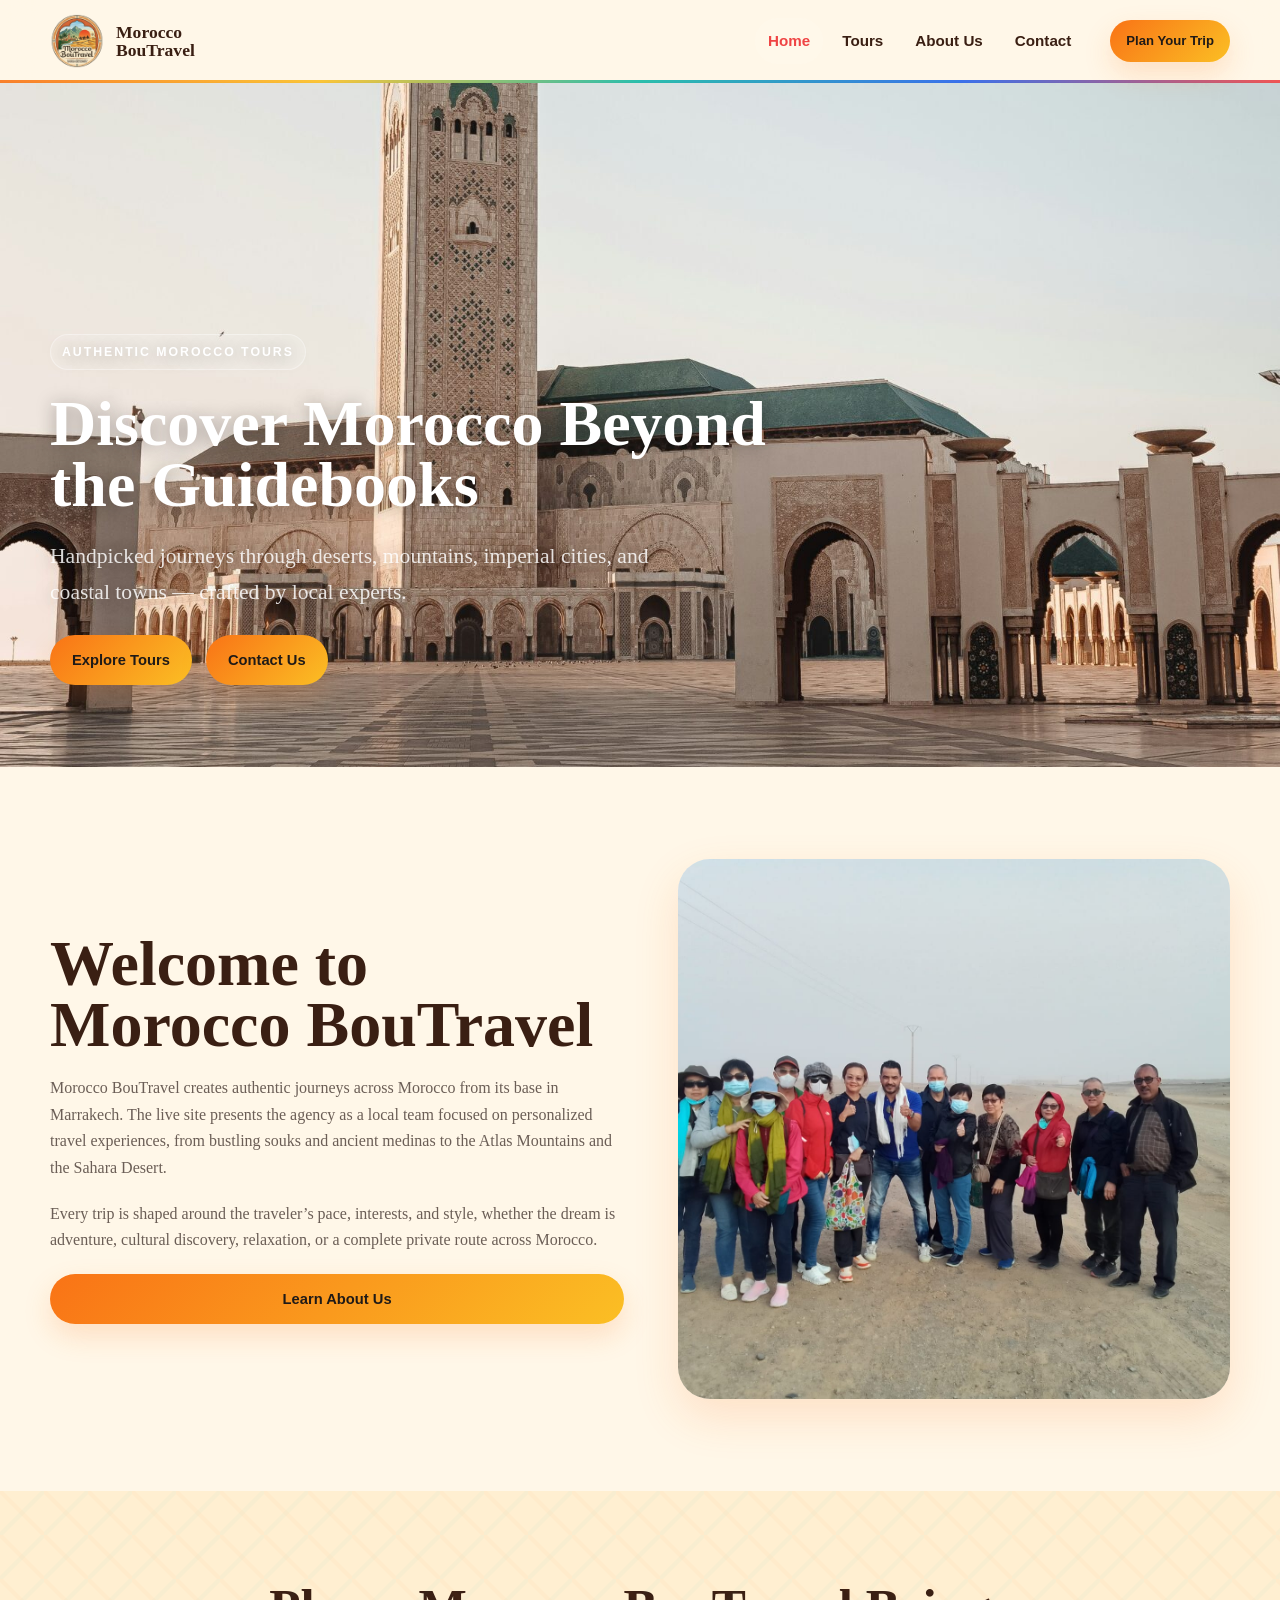
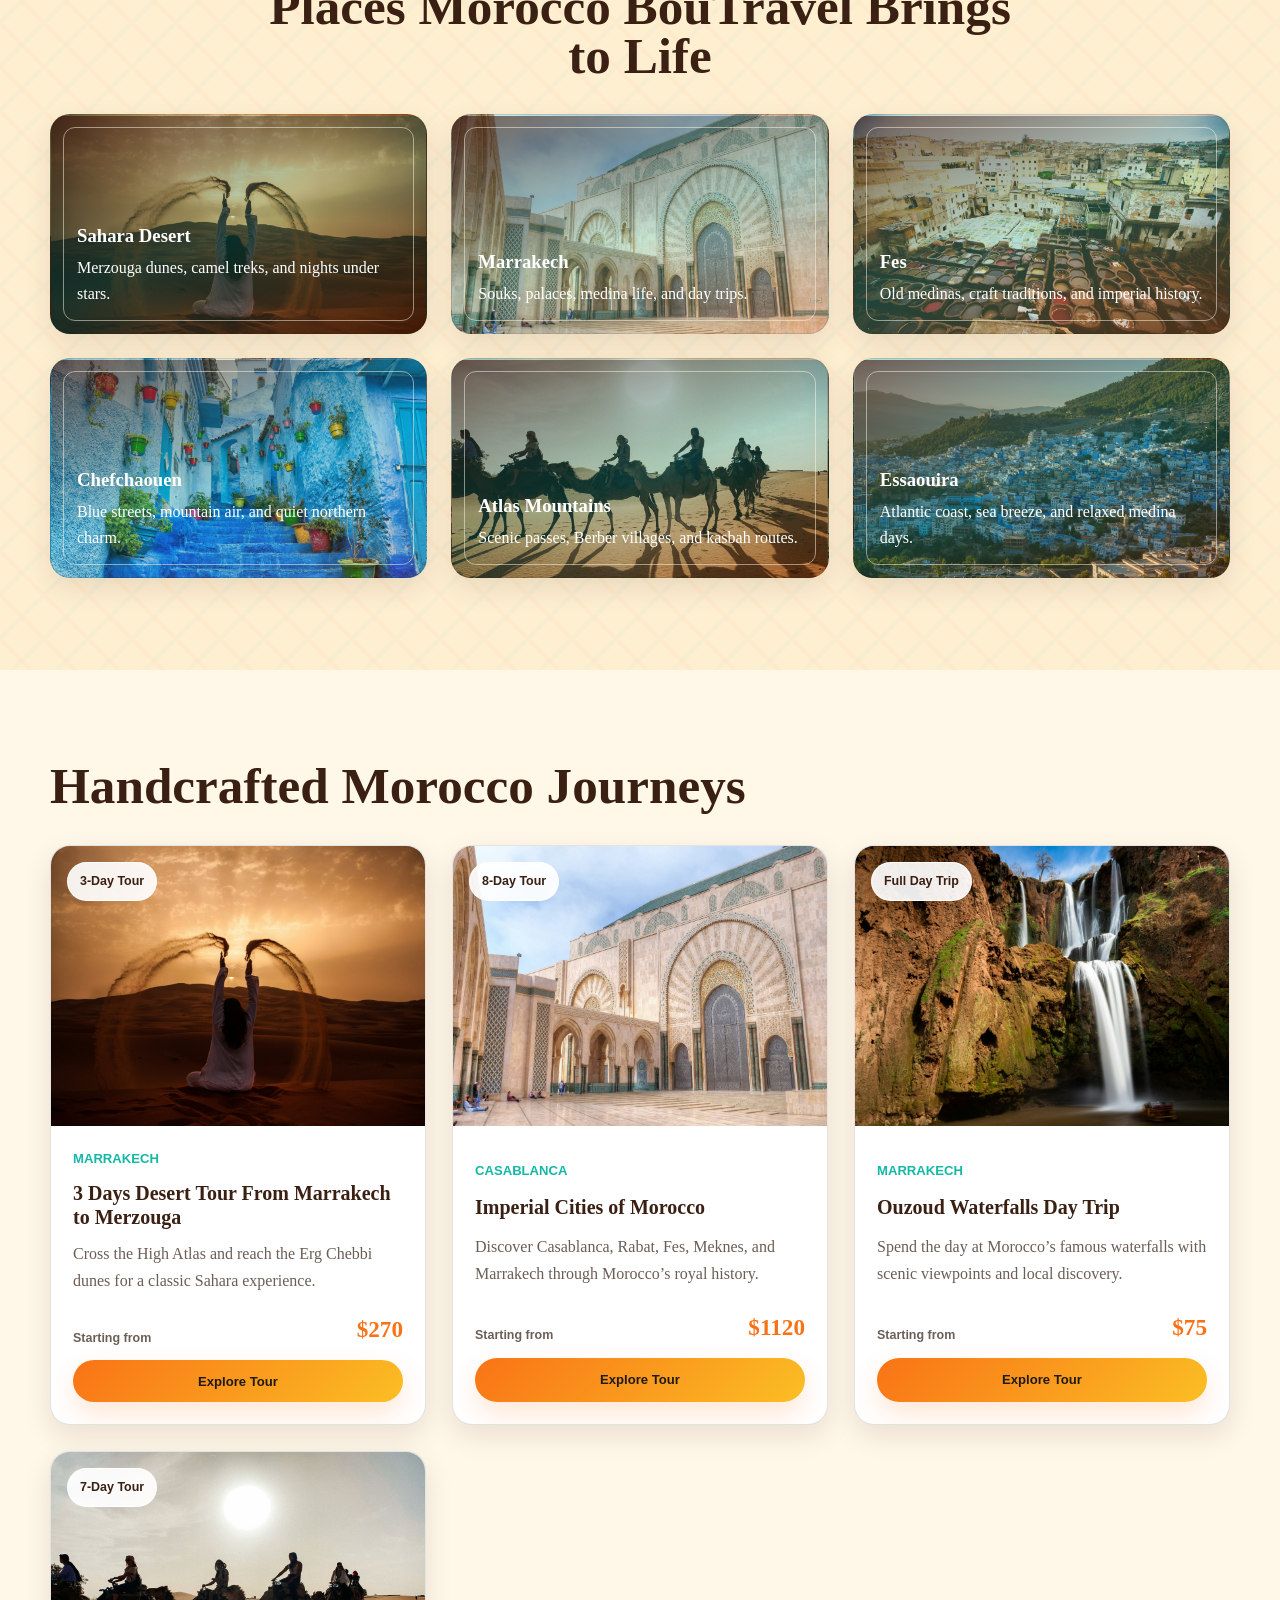
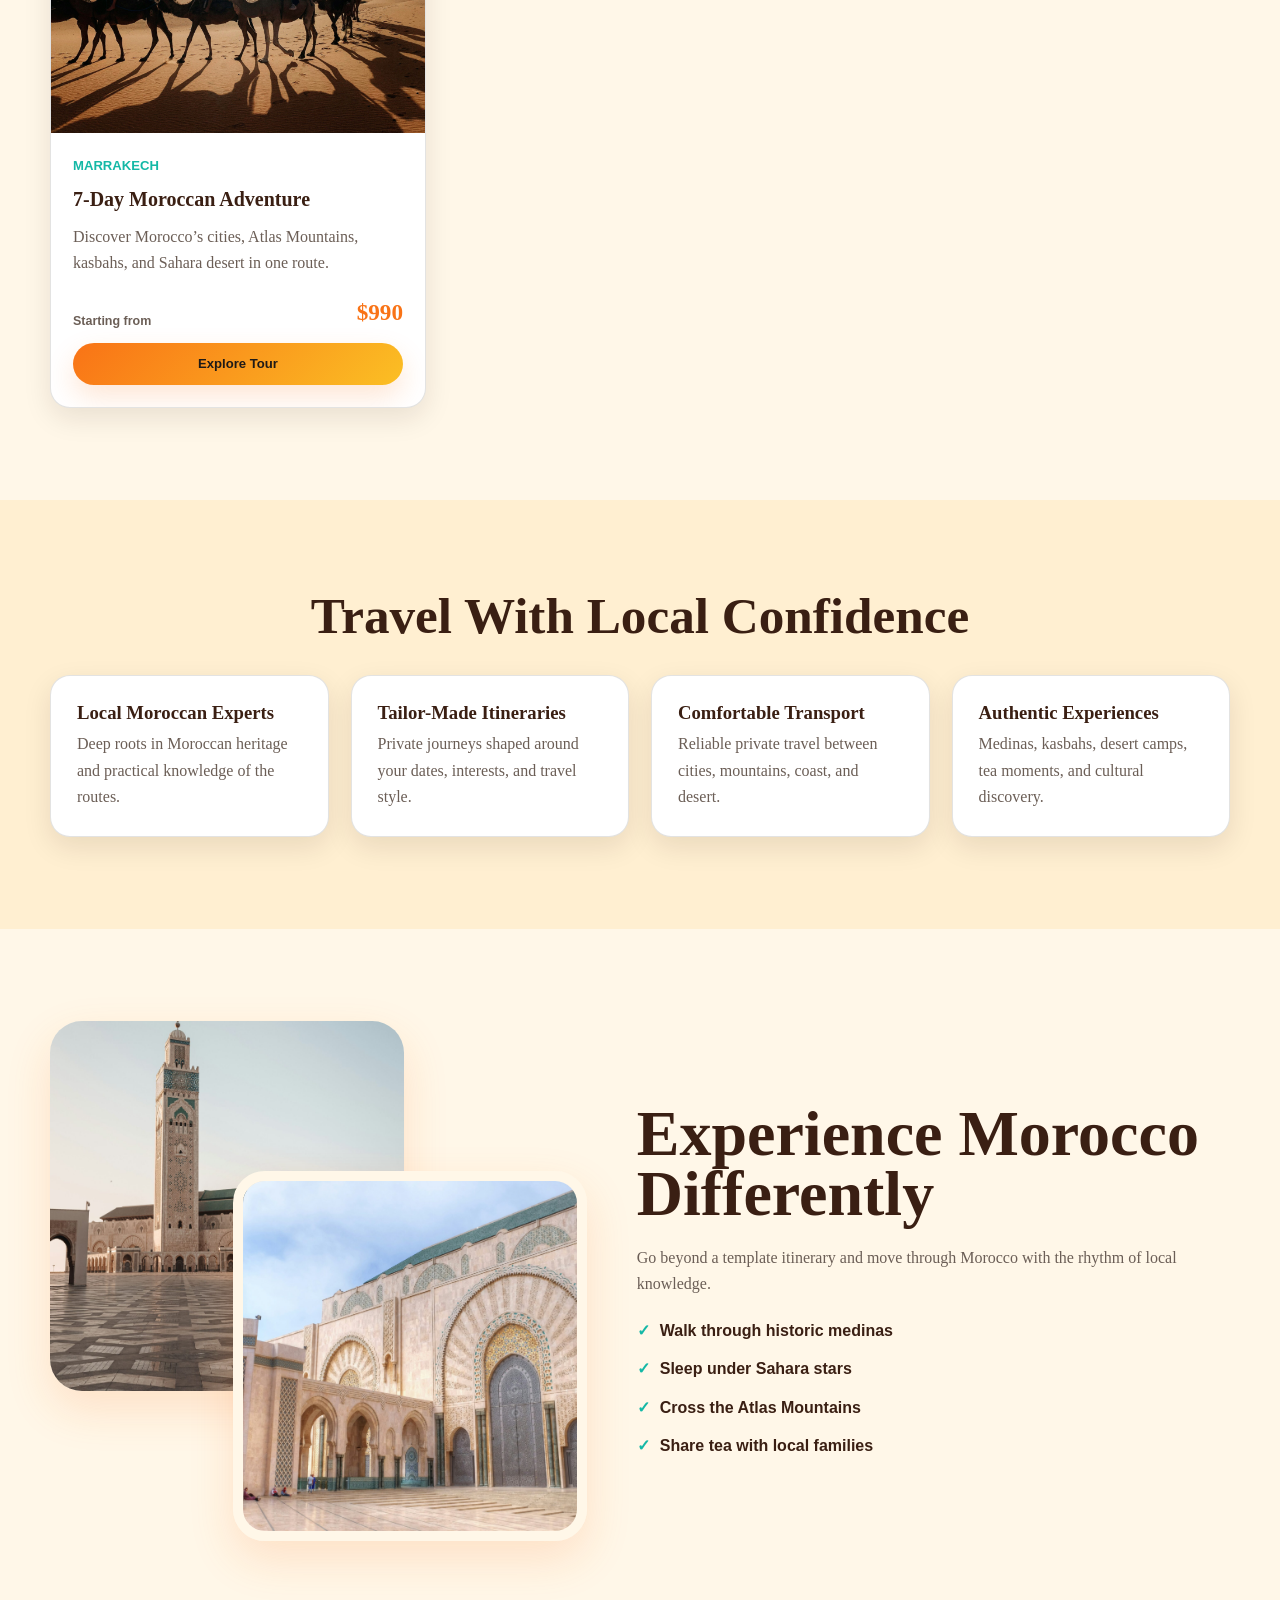
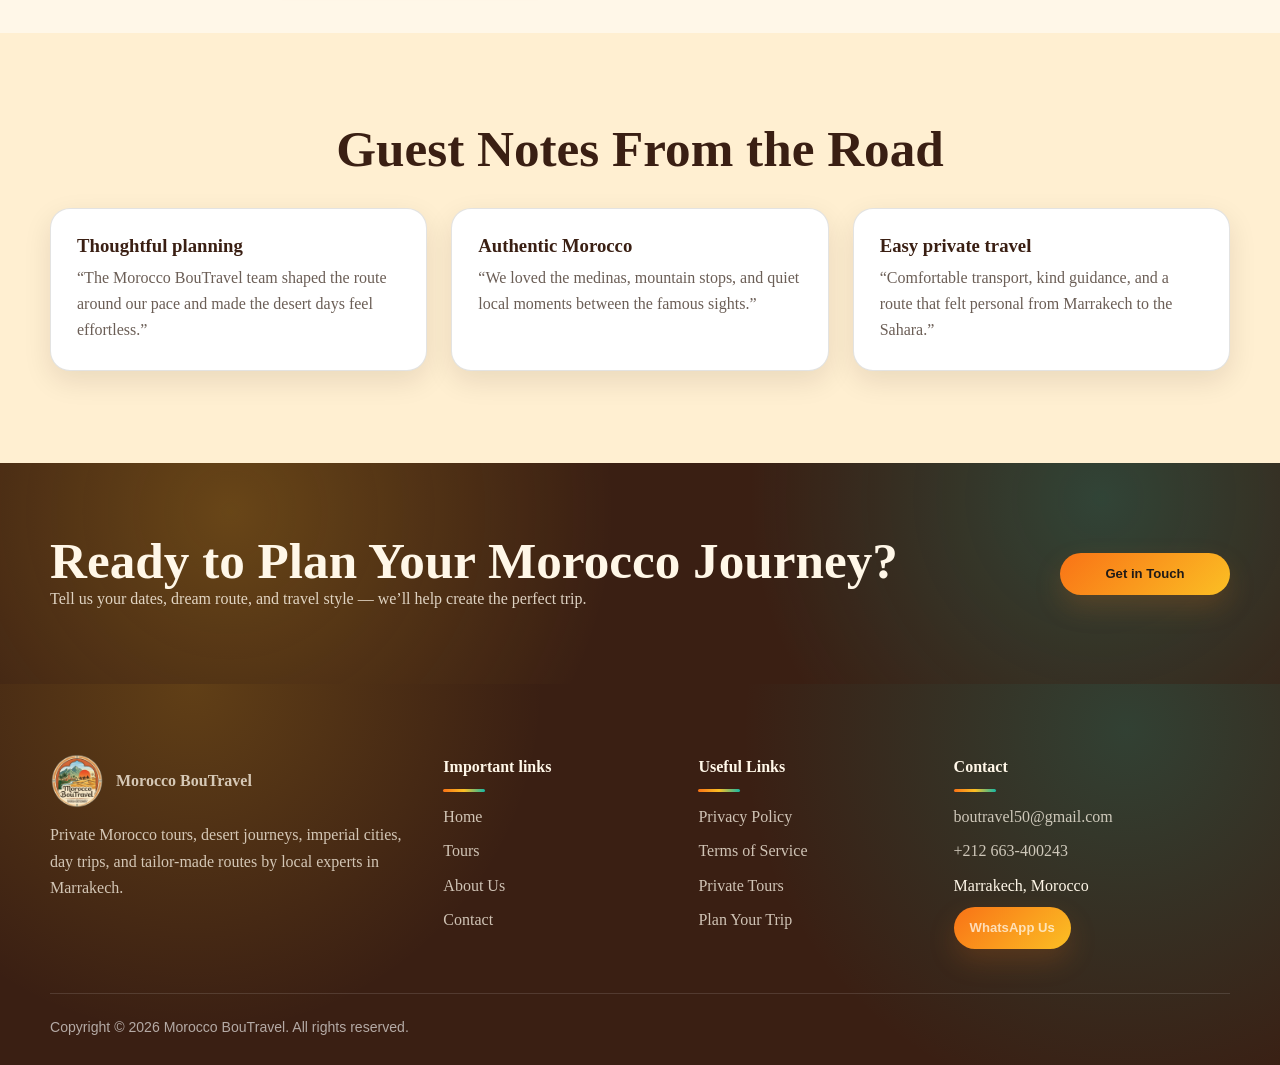
==== commit 3954294f: "Contact button style" ====
--- a/morocco-boutravel/index.html
+++ b/morocco-boutravel/index.html
@@ -149,7 +149,7 @@
     <section class="cta-section">
       <div class="container cta-box">
         <div><h2>Ready to Plan Your Morocco Journey?</h2><p>Tell us your dates, dream route, and travel style — we’ll help create the perfect trip.</p></div>
-        <a class="btn btn-primary" href="contact.html">Get in Touch</a>
+        <a class="btn btn-primary btn-contact btn-small" href="contact.html">Get in Touch</a>
       </div>
     </section>
   </main>
--- a/morocco-boutravel/assets/css/style.css
+++ b/morocco-boutravel/assets/css/style.css
@@ -509,6 +509,10 @@
 .cta-box h2 { color: var(--bg); font-size: clamp(2rem, 4vw, 4rem); line-height: 1; }
 .cta-box p { color: rgba(255,247,232,0.82); max-width: 560px; }
 
+.btn-contact{
+  width: 170px;
+  
+}
 /* Tours Page */
 .filter-bar {
   display: flex;
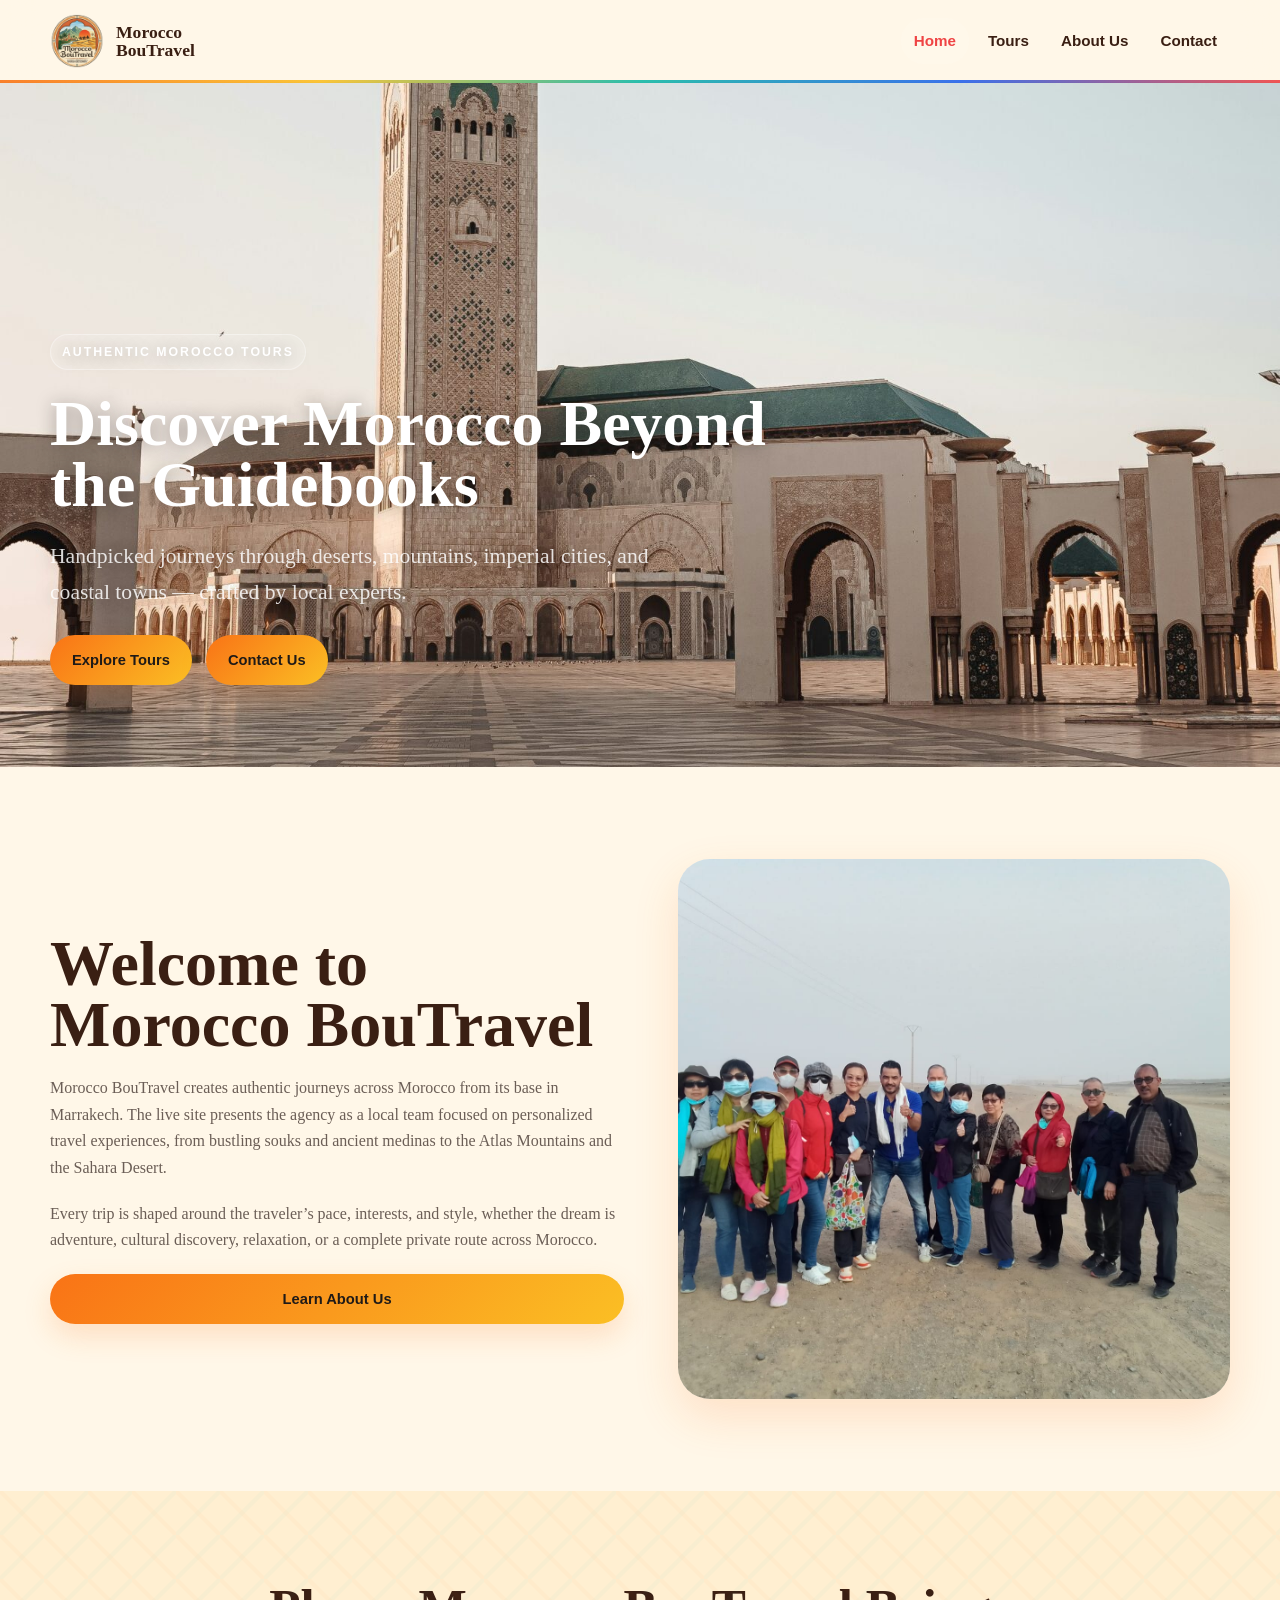
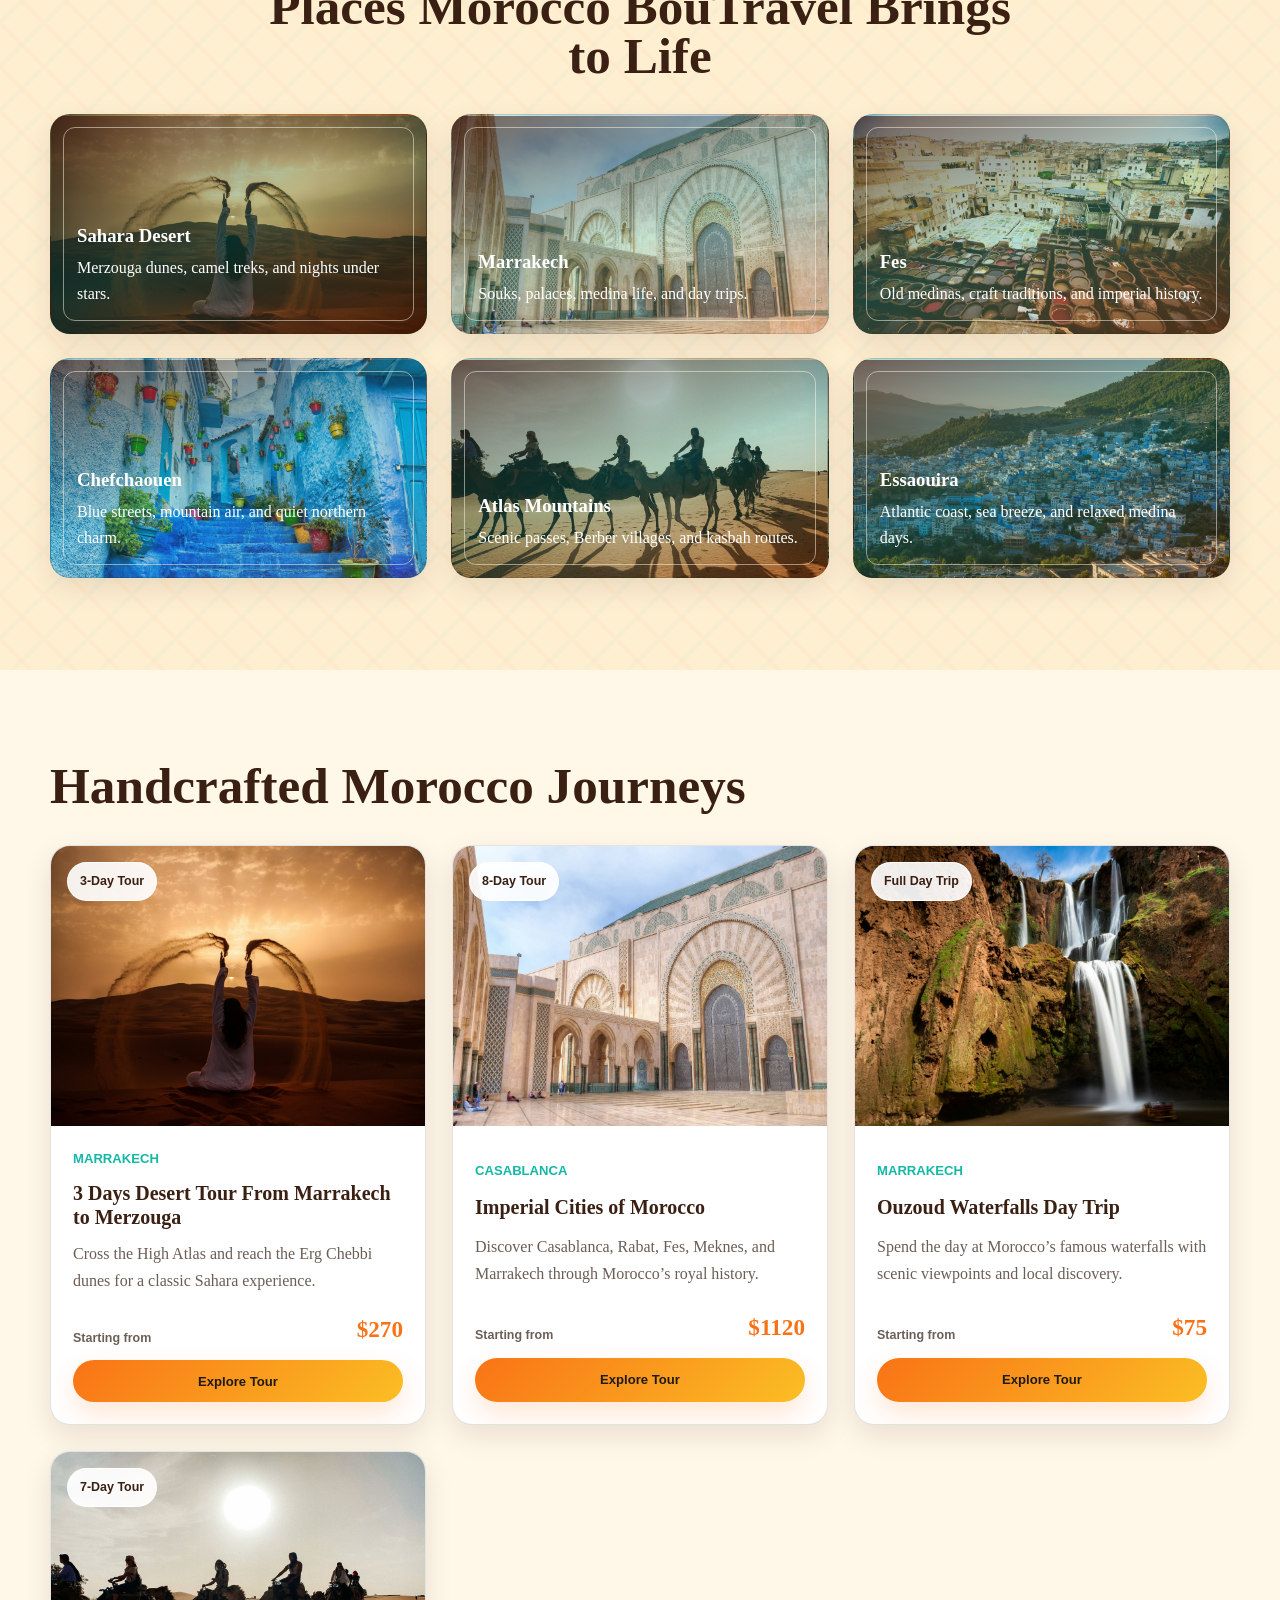
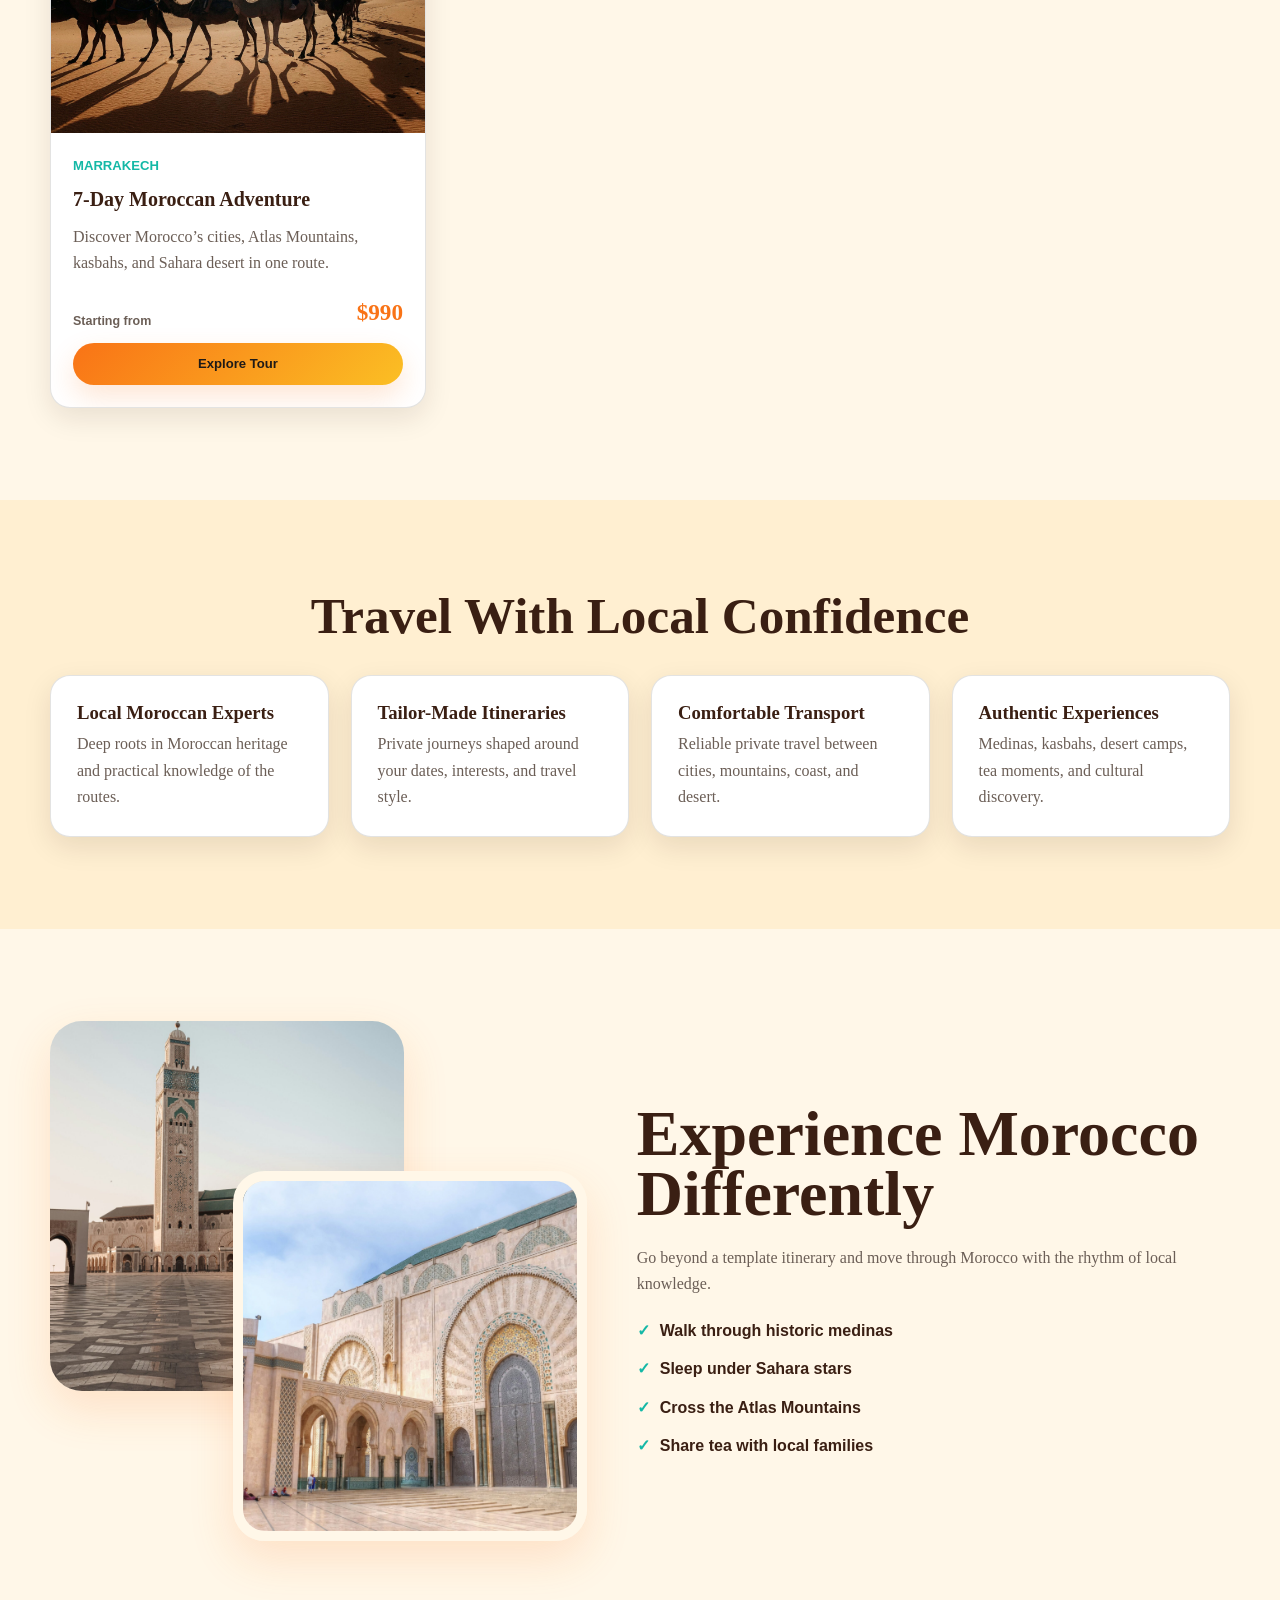
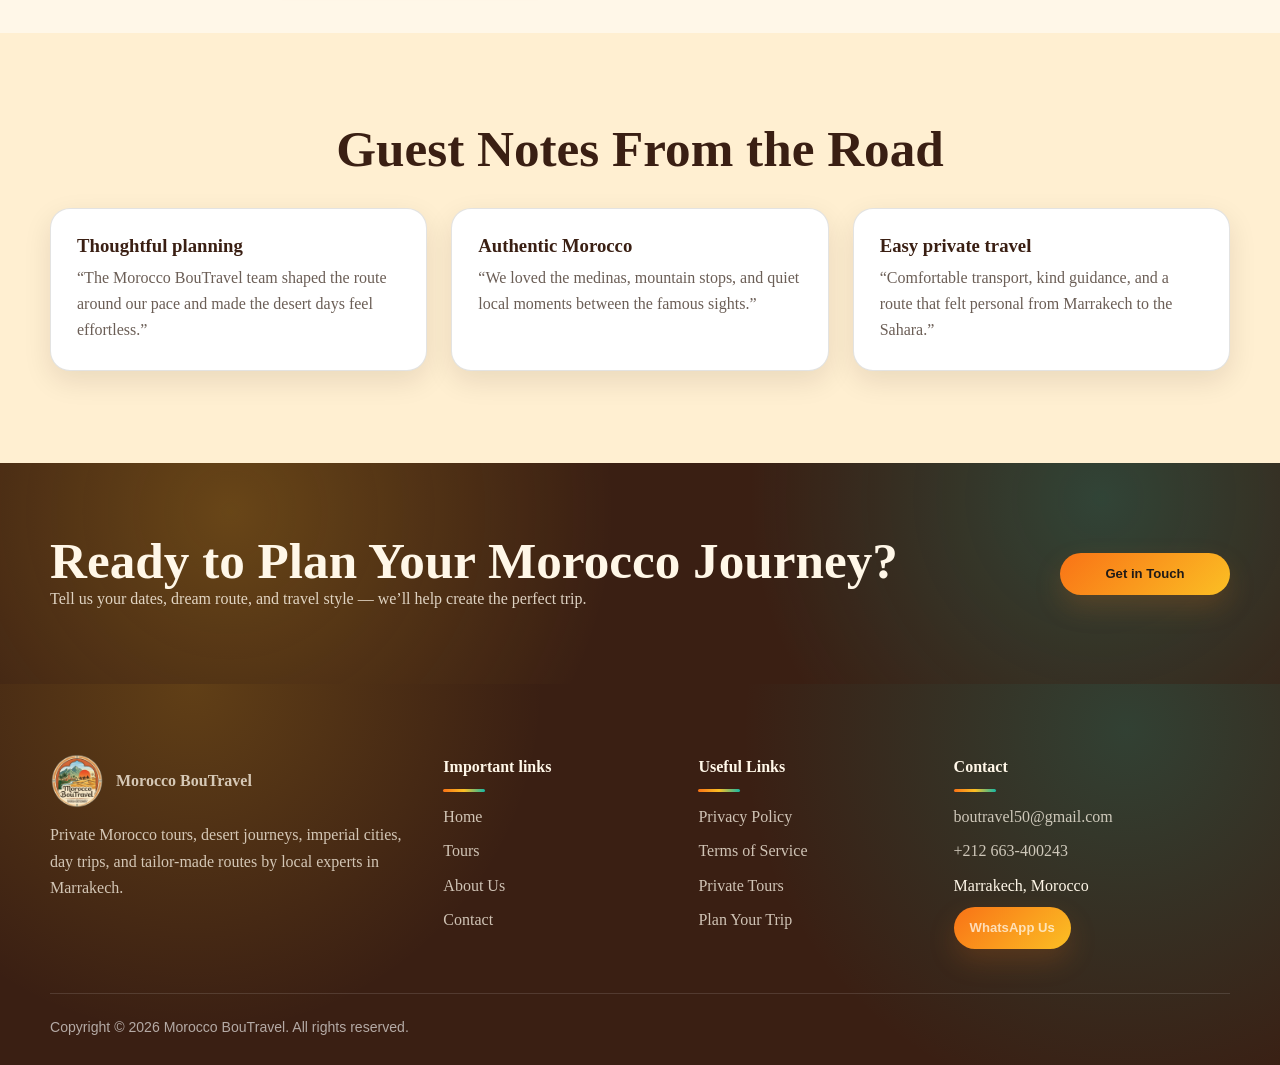
==== commit d1f7621f: "remove plan ur trip from nav" ====
--- a/morocco-boutravel/index.html
+++ b/morocco-boutravel/index.html
@@ -22,7 +22,7 @@
           <li><a href="about.html">About Us</a></li>
           <li><a href="contact.html">Contact</a></li>
         </ul>
-        <a class="btn btn-primary btn-small" href="contact.html">Plan Your Trip</a>
+      
       </nav>
     </div>
   </header>
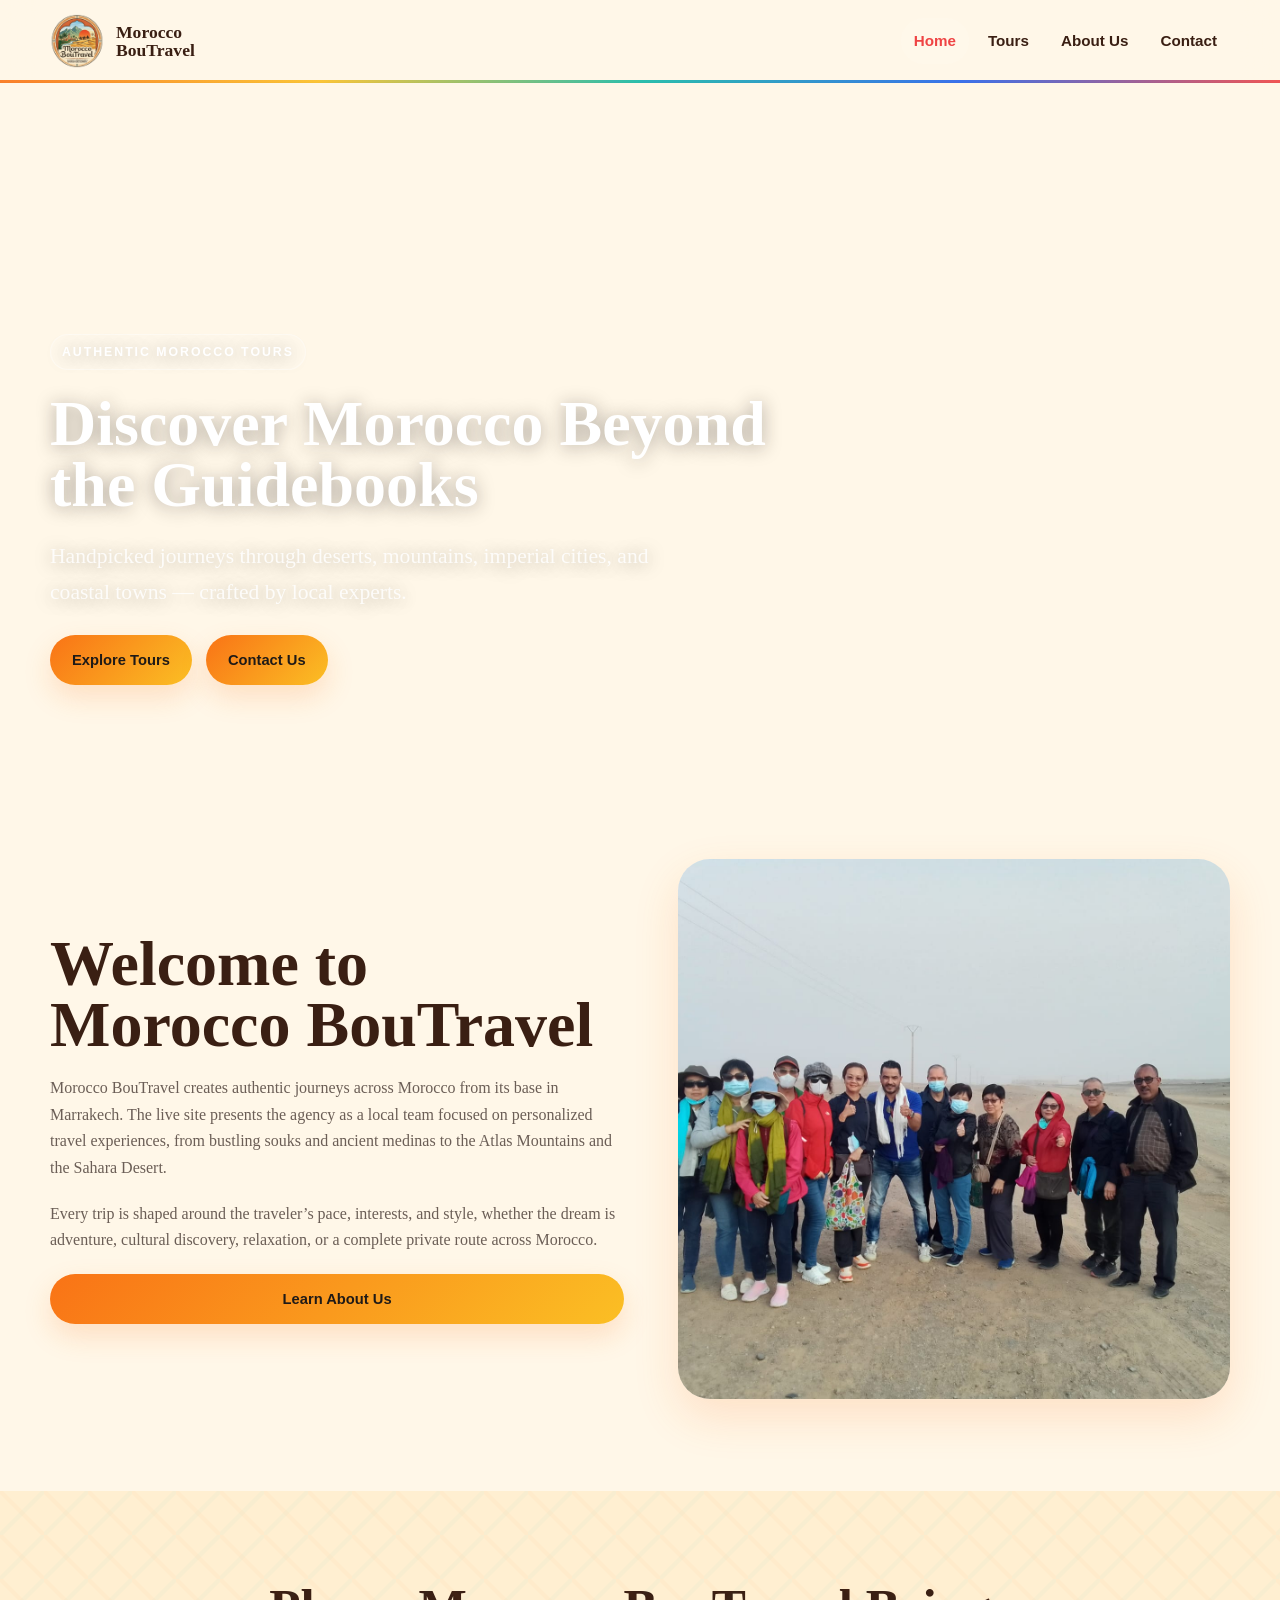
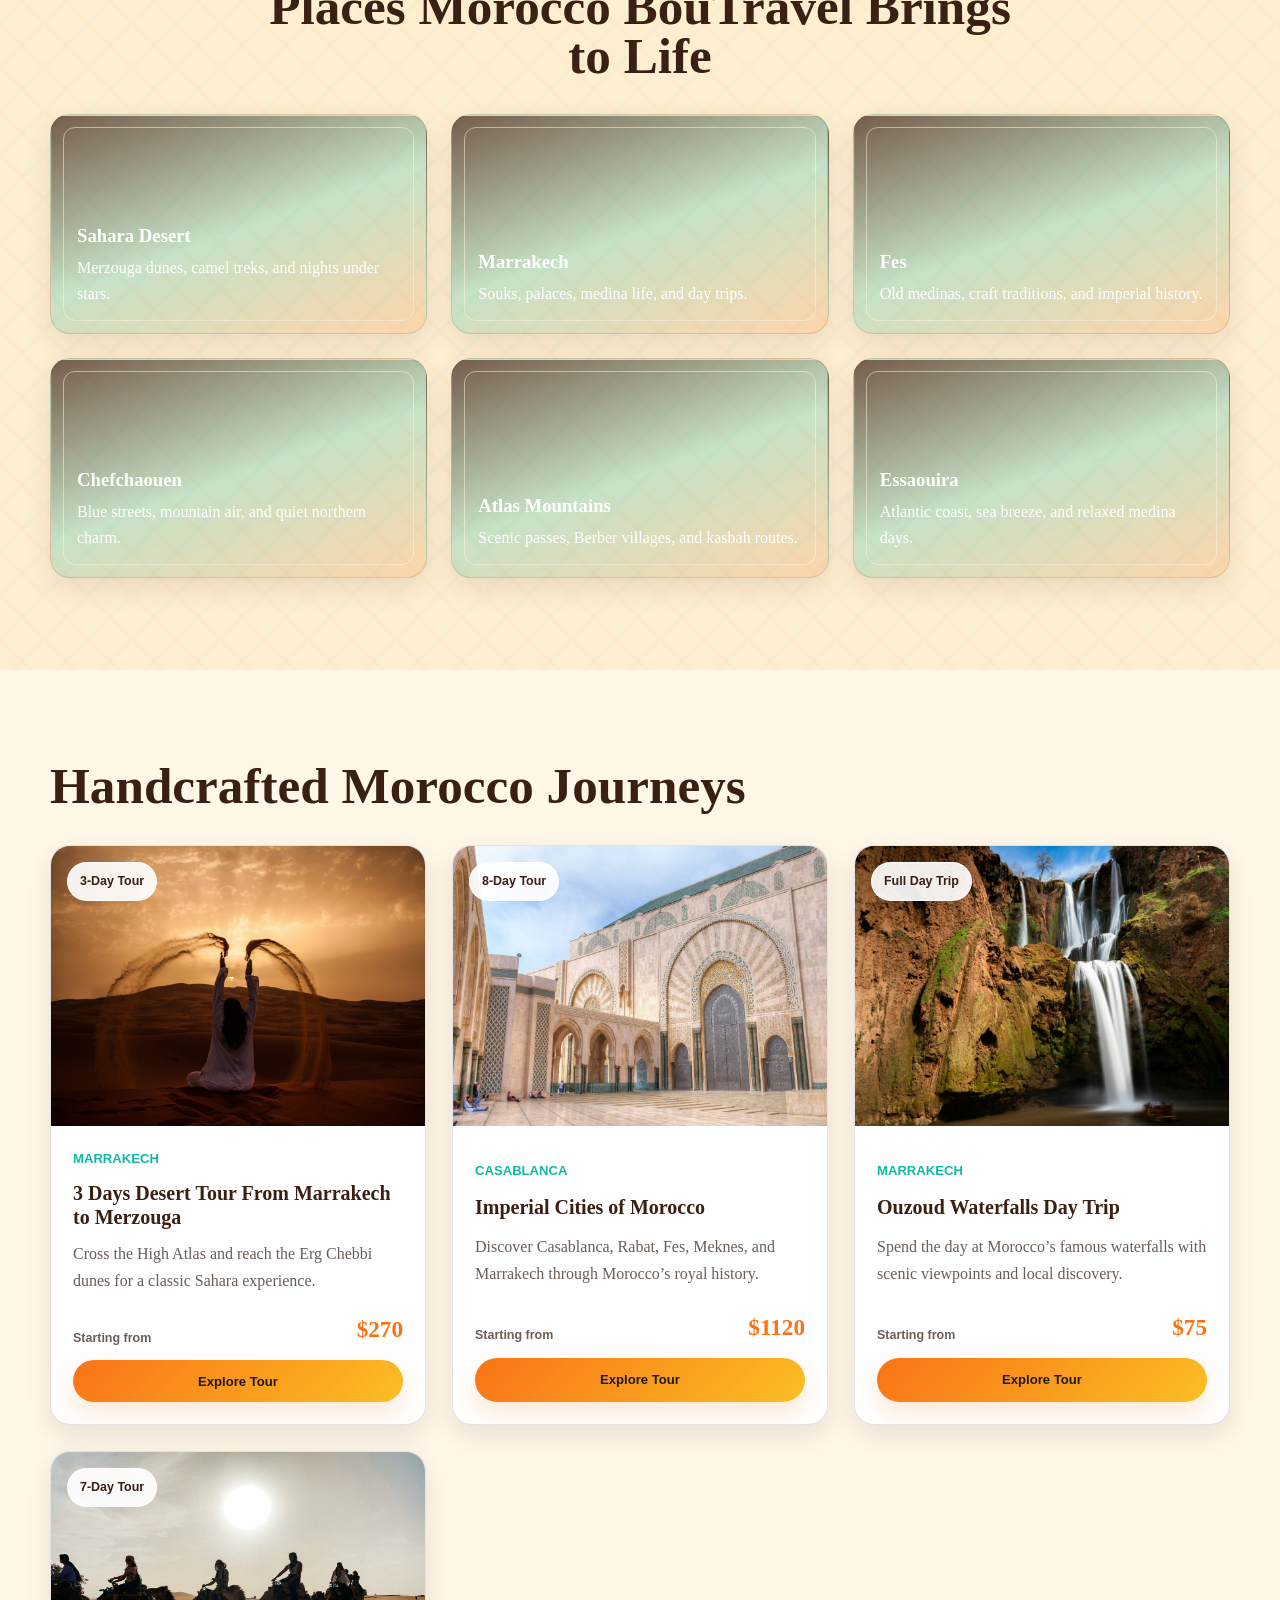
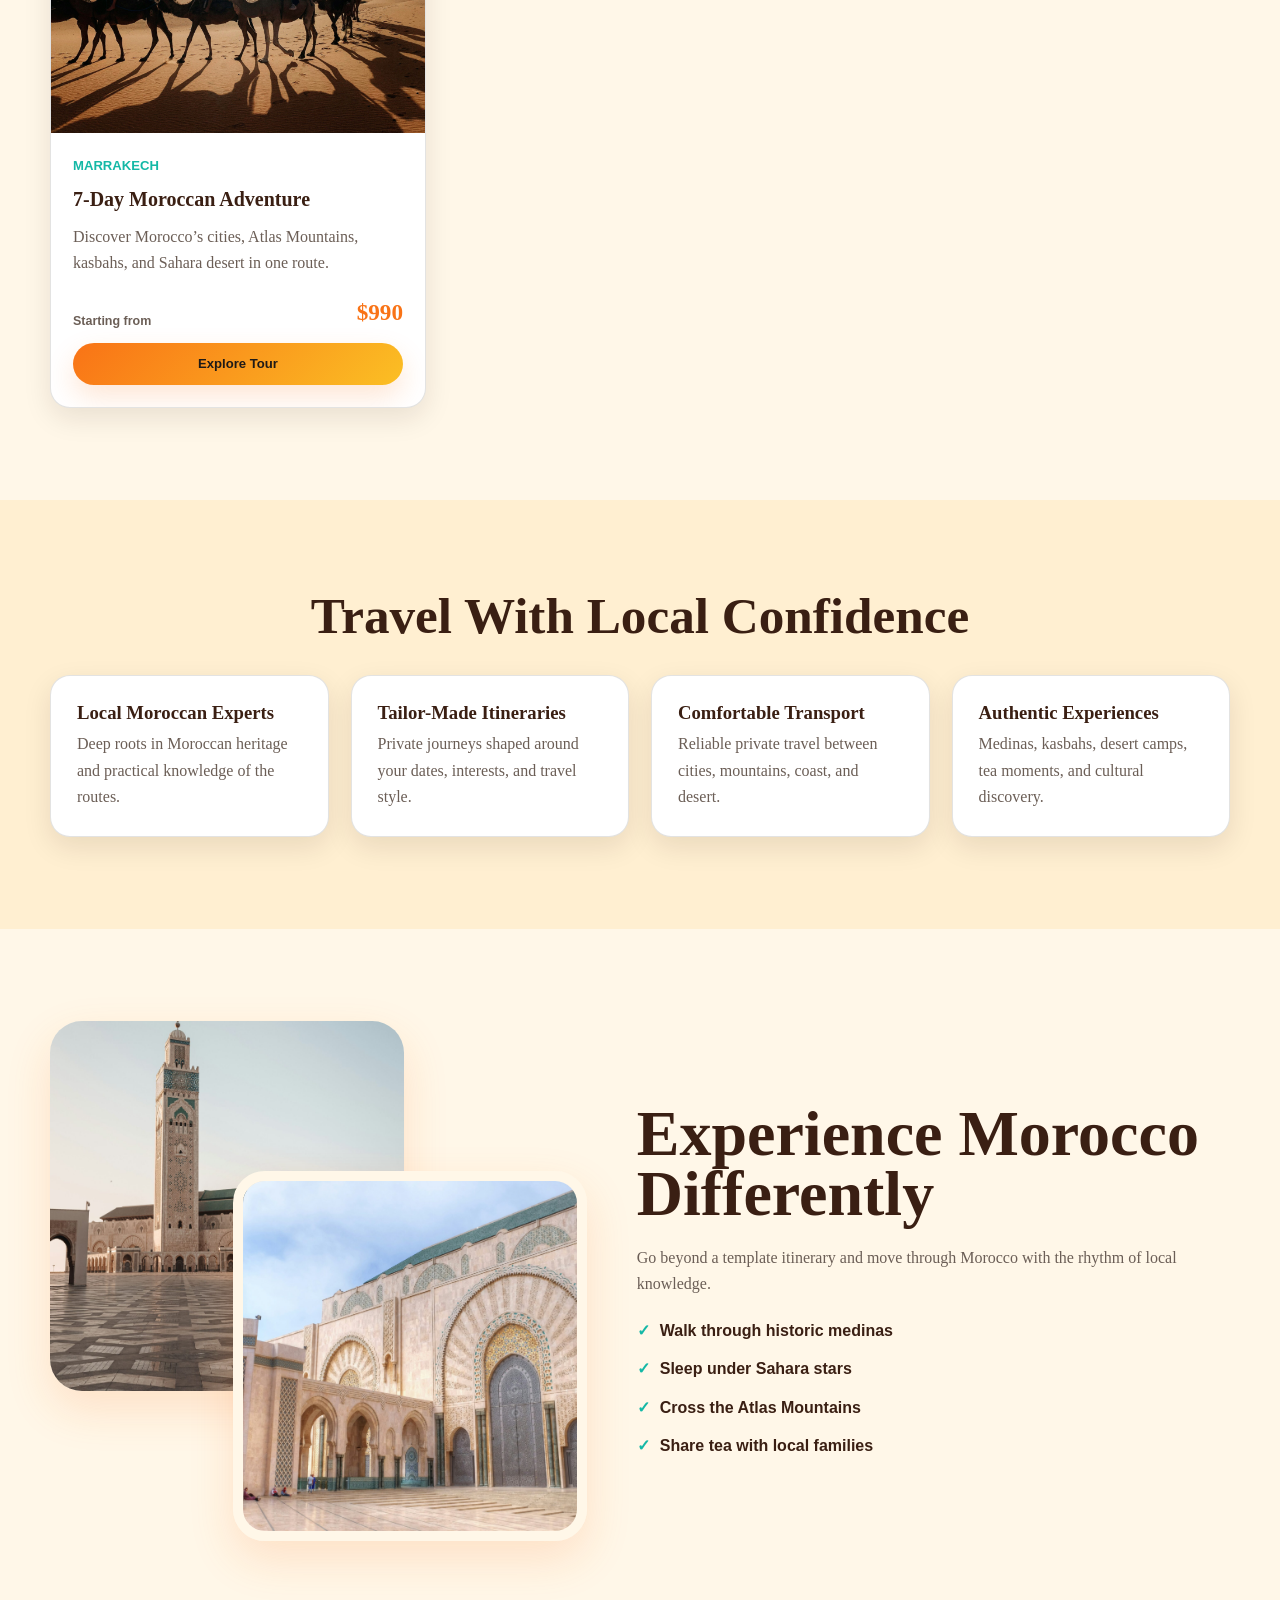
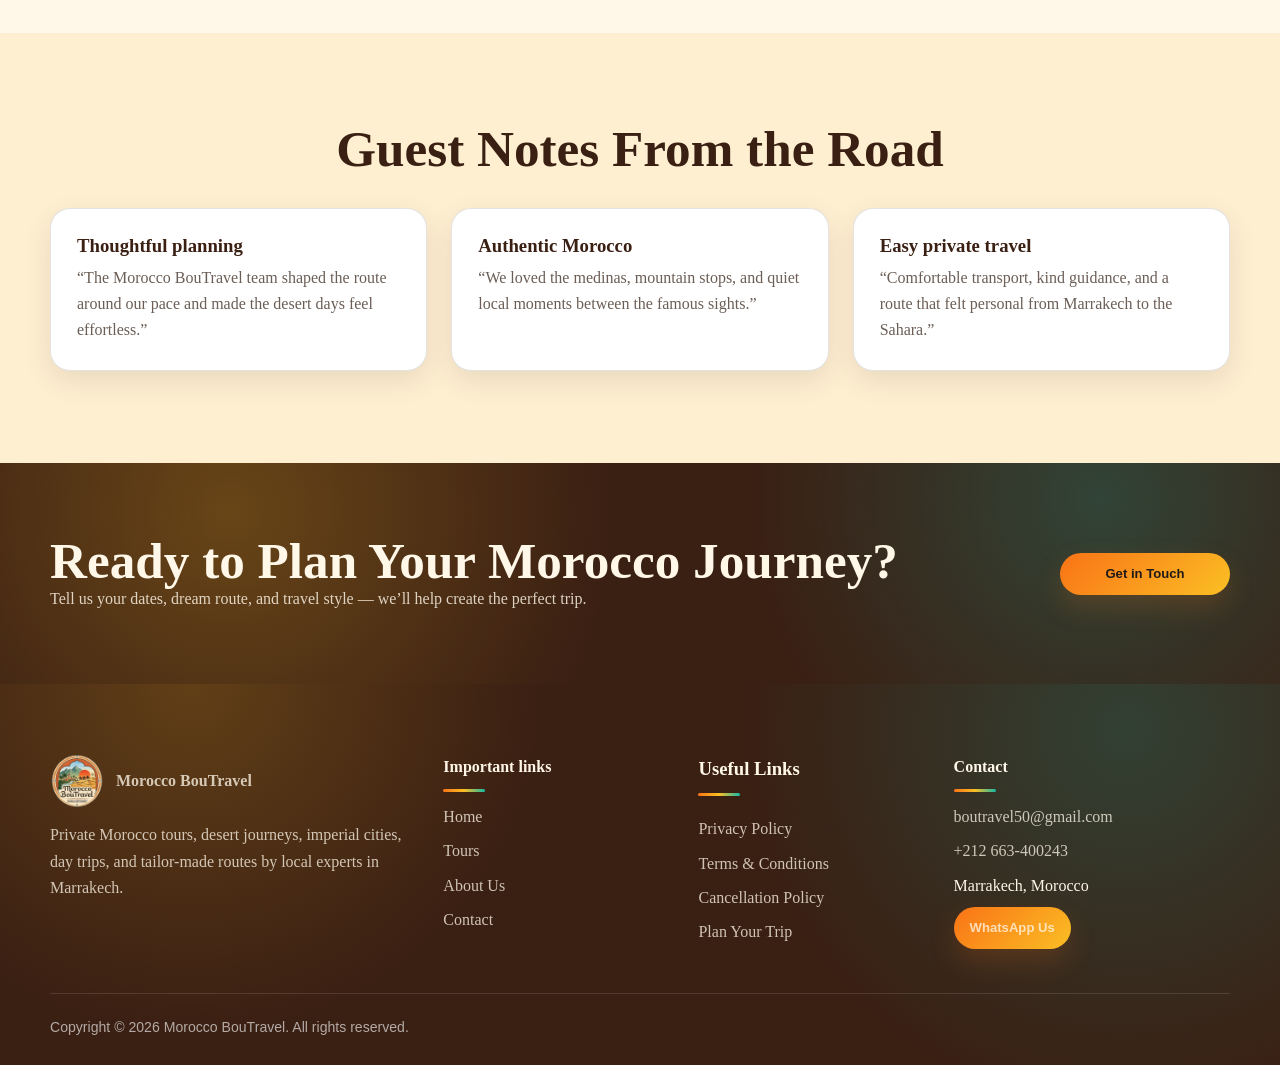
==== commit ac1b46ad: "added privacy content" ====
--- a/morocco-boutravel/index.html
+++ b/morocco-boutravel/index.html
@@ -28,7 +28,7 @@
   </header>
 
   <main>
-    <section class="hero" style="--hero-image: url('../images/hero-home.jpg');">
+    <section class="hero" style="--hero-image: url('assets/images/hero-home.jpg');">
       <div class="hero-content">
         <div class="hero-stack">
           <p class="section-label">Authentic Morocco Tours</p>
@@ -66,12 +66,12 @@
           <h2>Places Morocco BouTravel Brings to Life</h2>
         </div>
         <div class="grid-3">
-          <article class="destination-card" style="--card-image: url('../images/tour-1.jpg');"><h3>Sahara Desert</h3><p>Merzouga dunes, camel treks, and nights under stars.</p></article>
-          <article class="destination-card" style="--card-image: url('../images/tour-2.jpg');"><h3>Marrakech</h3><p>Souks, palaces, medina life, and day trips.</p></article>
-          <article class="destination-card" style="--card-image: url('../images/tour-7.jpg');"><h3>Fes</h3><p>Old medinas, craft traditions, and imperial history.</p></article>
-          <article class="destination-card" style="--card-image: url('../images/tour-13.jpg');"><h3>Chefchaouen</h3><p>Blue streets, mountain air, and quiet northern charm.</p></article>
-          <article class="destination-card" style="--card-image: url('../images/tour-4.jpg');"><h3>Atlas Mountains</h3><p>Scenic passes, Berber villages, and kasbah routes.</p></article>
-          <article class="destination-card" style="--card-image: url('../images/tour-10.jpg');"><h3>Essaouira</h3><p>Atlantic coast, sea breeze, and relaxed medina days.</p></article>
+          <article class="destination-card" style="--card-image: url('assets/images/tour-1.jpg');"><h3>Sahara Desert</h3><p>Merzouga dunes, camel treks, and nights under stars.</p></article>
+          <article class="destination-card" style="--card-image: url('assets/images/tour-2.jpg');"><h3>Marrakech</h3><p>Souks, palaces, medina life, and day trips.</p></article>
+          <article class="destination-card" style="--card-image: url('assets/images/tour-7.jpg');"><h3>Fes</h3><p>Old medinas, craft traditions, and imperial history.</p></article>
+          <article class="destination-card" style="--card-image: url('assets/images/tour-13.jpg');"><h3>Chefchaouen</h3><p>Blue streets, mountain air, and quiet northern charm.</p></article>
+          <article class="destination-card" style="--card-image: url('assets/images/tour-4.jpg');"><h3>Atlas Mountains</h3><p>Scenic passes, Berber villages, and kasbah routes.</p></article>
+          <article class="destination-card" style="--card-image: url('assets/images/tour-10.jpg');"><h3>Essaouira</h3><p>Atlantic coast, sea breeze, and relaxed medina days.</p></article>
         </div>
       </div>
     </section>
@@ -158,7 +158,13 @@
     <div class="container footer-grid">
       <div><a class="footer-logo" href="index.html"><img src="assets/images/logo.png" alt="Morocco BouTravel logo"><span>Morocco BouTravel</span></a><p>Private Morocco tours, desert journeys, imperial cities, day trips, and tailor-made routes by local experts in Marrakech.</p></div>
       <div><h4>Important links</h4><ul><li><a href="index.html">Home</a></li><li><a href="tours.html">Tours</a></li><li><a href="about.html">About Us</a></li><li><a href="contact.html">Contact</a></li></ul></div>
-      <div><h4>Useful Links</h4><ul><li><a href="#">Privacy Policy</a></li><li><a href="#">Terms of Service</a></li><li><a href="tours.html">Private Tours</a></li><li><a href="contact.html">Plan Your Trip</a></li></ul></div>
+      <nav aria-label="Useful links">
+        <h3>Useful Links</h3>
+        <a href="privacy-policy.html">Privacy Policy</a>
+        <a href="terms.html">Terms &amp; Conditions</a>
+        <a href="cancellation-policy.html">Cancellation Policy</a>
+        <a href="contact.html">Plan Your Trip</a>
+      </nav>
       <div><h4>Contact</h4><ul><li><a href="mailto:boutravel50@gmail.com">boutravel50@gmail.com</a></li><li><a href="tel:+212663400243">+212 663-400243</a></li><li>Marrakech, Morocco</li><li><a class="btn btn-primary btn-small" href="https://wa.me/212663400243" target="_blank" rel="noopener">WhatsApp Us</a></li></ul></div>
     </div>
     <div class="container footer-bottom">Copyright © 2026 Morocco BouTravel. All rights reserved.</div>
--- a/morocco-boutravel/assets/css/style.css
+++ b/morocco-boutravel/assets/css/style.css
@@ -641,6 +641,123 @@
 }
 .map-card iframe { width: 100%; height: 560px; border: 0; display: block; }
 
+/* Legal Pages */
+.legal-page {
+  background:
+    radial-gradient(circle at 12% 8%, rgba(251, 191, 36, 0.16), transparent 24rem),
+    radial-gradient(circle at 88% 10%, rgba(20, 184, 166, 0.12), transparent 22rem),
+    var(--bg);
+}
+.legal-hero {
+  width: min(calc(100% - 40px), 900px);
+  margin: 0 auto;
+  padding: 96px 0 34px;
+  text-align: center;
+}
+.section-kicker {
+  display: inline-flex;
+  width: fit-content;
+  margin: 0 auto 14px;
+  padding: 7px 11px;
+  border: 1px solid rgba(20, 184, 166, 0.35);
+  border-radius: 999px;
+  background: rgba(20, 184, 166, 0.14);
+  color: var(--turquoise);
+  font-family: Arial, sans-serif;
+  font-size: 0.77rem;
+  font-weight: 800;
+  letter-spacing: 0.16em;
+  text-transform: uppercase;
+}
+.legal-hero h1 {
+  color: var(--brown);
+  font-size: clamp(2.3rem, 6vw, 4.8rem);
+  line-height: 1;
+}
+.legal-hero p:not(.section-kicker) {
+  max-width: 760px;
+  margin: 18px auto 0;
+  font-size: 1.08rem;
+}
+.legal-content {
+  width: min(calc(100% - 40px), 900px);
+  margin: 0 auto;
+  padding: 28px 0 80px;
+}
+.legal-card {
+  display: grid;
+  gap: 30px;
+  padding: clamp(24px, 5vw, 44px);
+  border: 1px solid var(--border);
+  border-radius: var(--radius-md);
+  background: rgba(255, 255, 255, 0.92);
+  box-shadow: var(--shadow-card);
+}
+.legal-section {
+  display: grid;
+  gap: 10px;
+}
+.legal-section h2 {
+  color: var(--brown);
+  font-size: clamp(1.35rem, 2.5vw, 1.9rem);
+  line-height: 1.15;
+}
+.legal-section p,
+.legal-section li {
+  color: var(--muted);
+  font-size: 1rem;
+  line-height: 1.7;
+}
+.legal-section ul {
+  display: grid;
+  gap: 8px;
+  margin: 4px 0 0;
+  padding-left: 22px;
+}
+.legal-updated {
+  padding: 16px 18px;
+  border: 1px solid rgba(249, 115, 22, 0.22);
+  border-radius: var(--radius-sm);
+  background: rgba(255, 239, 209, 0.78);
+  color: var(--brown);
+  font-family: Arial, sans-serif;
+  font-weight: 800;
+}
+.legal-cta {
+  width: min(calc(100% - 40px), 900px);
+  margin: 0 auto 92px;
+  display: flex;
+  align-items: center;
+  justify-content: space-between;
+  gap: 24px;
+  padding: 30px;
+  border-radius: var(--radius-md);
+  background: var(--brown);
+  box-shadow: var(--shadow-soft);
+}
+.legal-cta h2 {
+  color: var(--bg);
+  font-size: clamp(1.7rem, 3vw, 2.6rem);
+  line-height: 1.05;
+}
+.legal-cta p {
+  color: rgba(255, 247, 232, 0.82);
+  margin-top: 6px;
+}
+.legal-cta a {
+  display: inline-flex;
+  align-items: center;
+  justify-content: center;
+  min-height: 46px;
+  padding: 12px 20px;
+  border-radius: 999px;
+  background: linear-gradient(135deg, var(--orange), var(--yellow));
+  color: var(--dark);
+  font-family: Arial, sans-serif;
+  font-weight: 800;
+  white-space: nowrap;
+}
+
 /* Modal */
 .modal {
   position: fixed;
@@ -710,7 +827,7 @@
 .footer-logo { display: inline-flex; align-items: center; gap: 12px; margin-bottom: 14px; font-weight: 800; }
 .footer-logo img { width: 54px; height: 54px; object-fit: contain; }
 .site-footer h3, .site-footer h4 { color: var(--bg); margin-bottom: 12px; }
-.site-footer h4::after {
+.site-footer h3::after, .site-footer h4::after {
   content: "";
   display: block;
   width: 42px;
@@ -721,6 +838,7 @@
 }
 .site-footer p, .site-footer a { color: rgba(255,247,232,0.76); }
 .site-footer ul { list-style: none; padding: 0; display: grid; gap: 8px; }
+.site-footer nav { display: grid; align-content: start; gap: 8px; }
 .site-footer a:hover { color: var(--yellow); }
 .footer-bottom {
   border-top: 1px solid rgba(255,255,255,0.12);
@@ -781,6 +899,7 @@
   .overlap-images img { position: static; width: 100%; height: 310px; }
   .overlap-images img:last-child { border: 0; }
   .cta-box { display: grid; }
+  .legal-cta { display: grid; }
   .form-grid, .modal-lists { grid-template-columns: 1fr; }
   .map-card iframe { height: 440px; }
 }
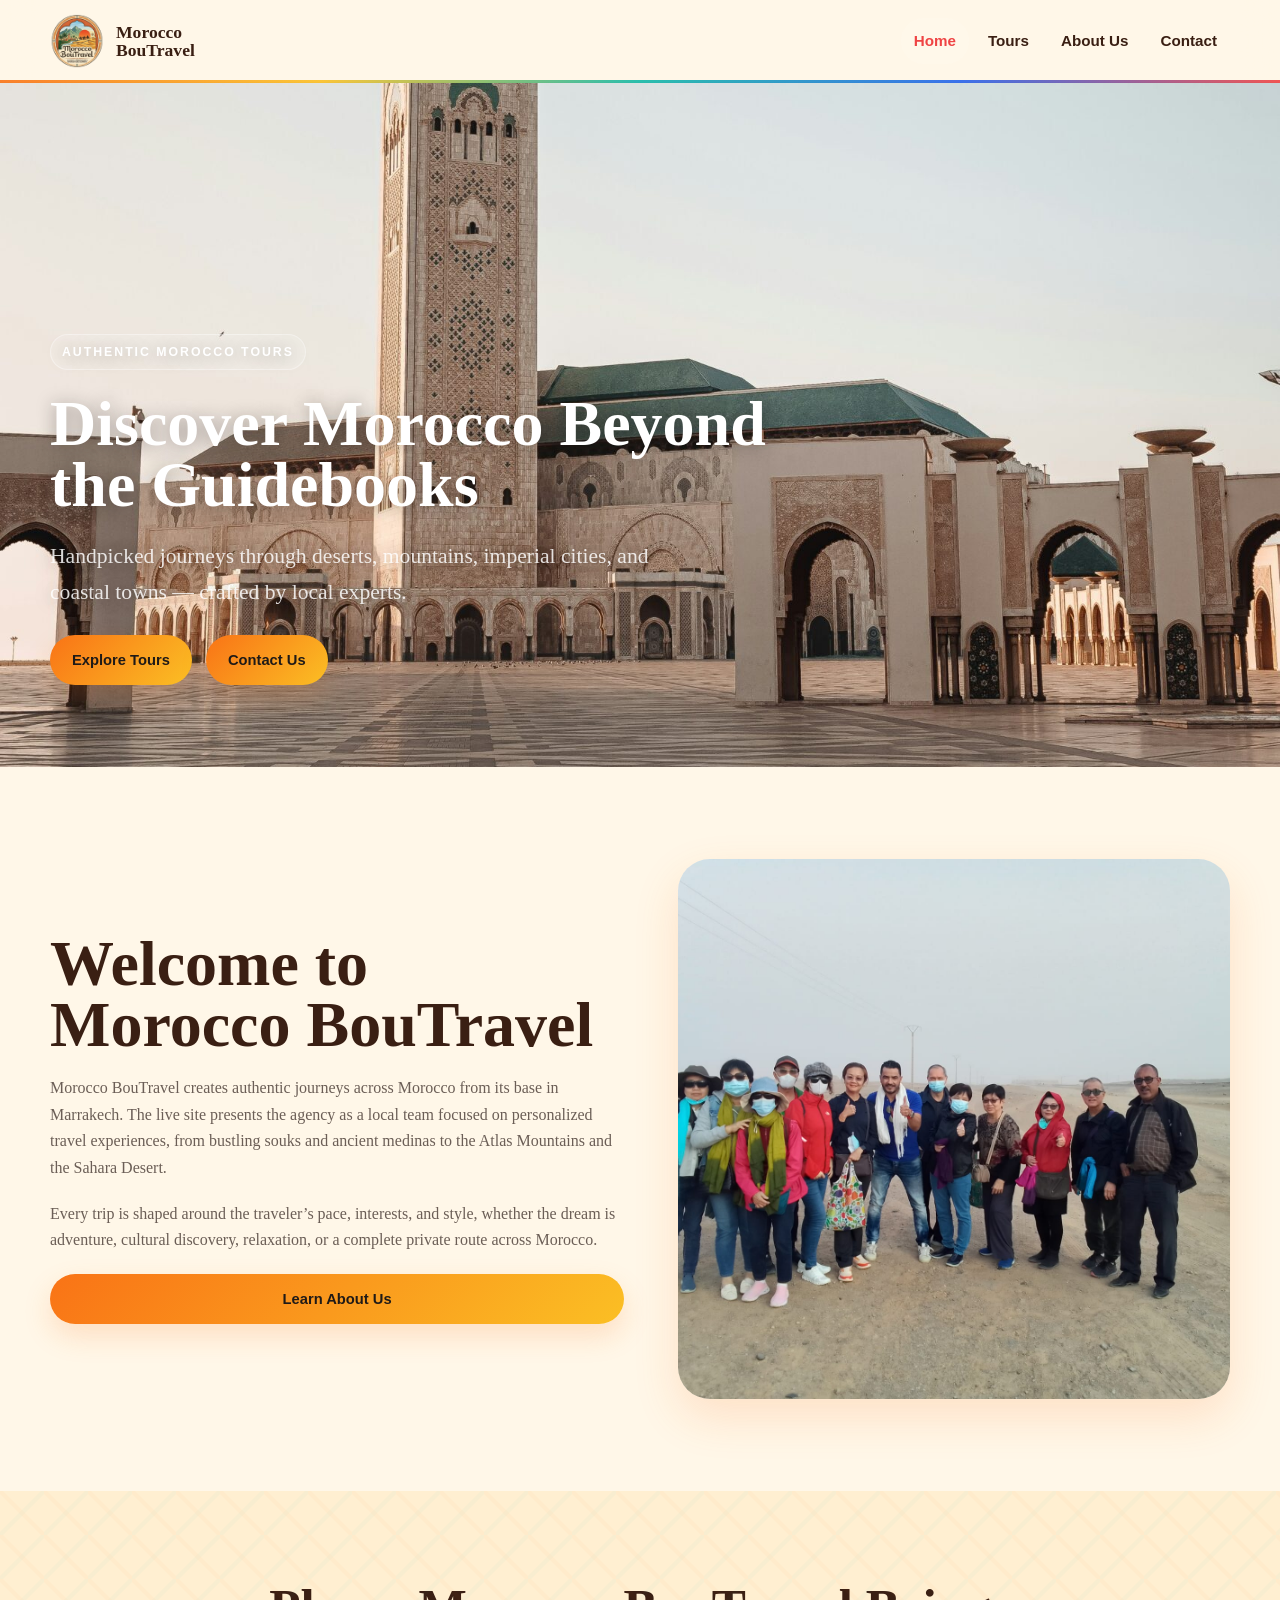
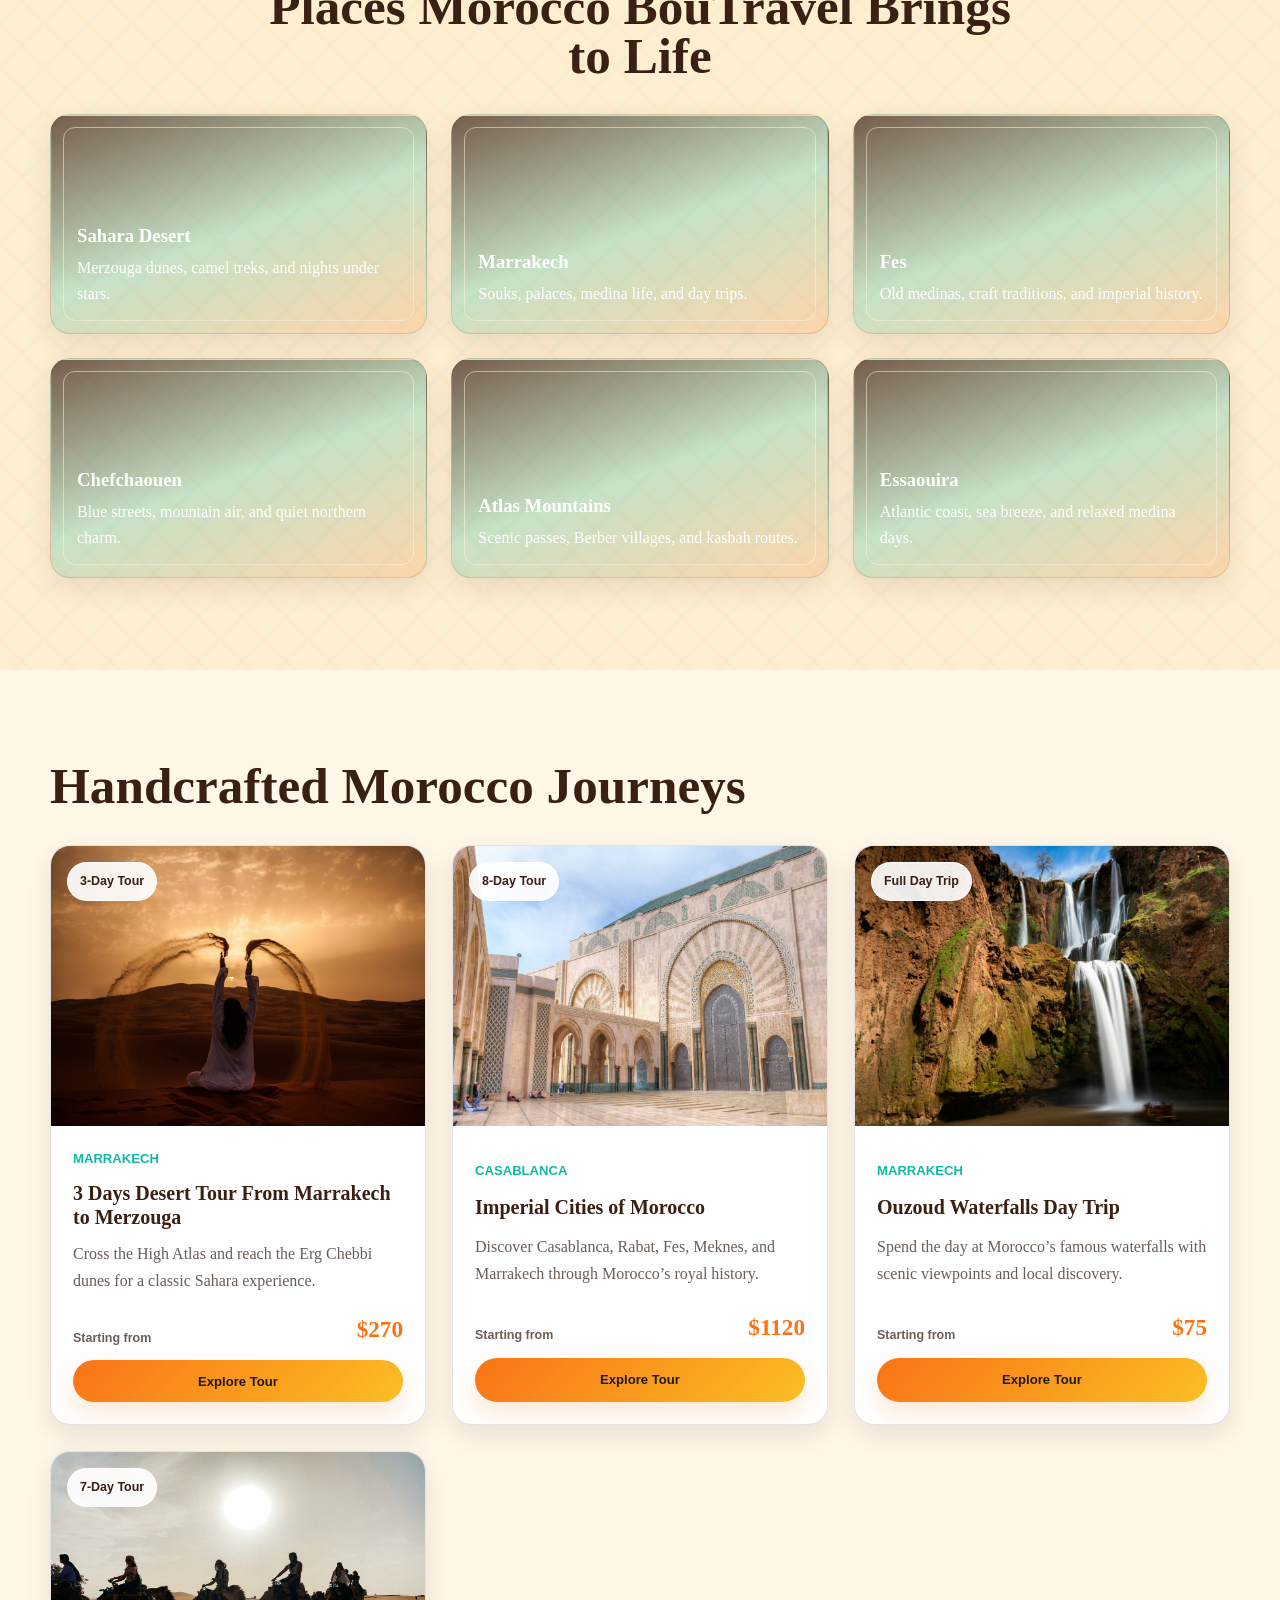
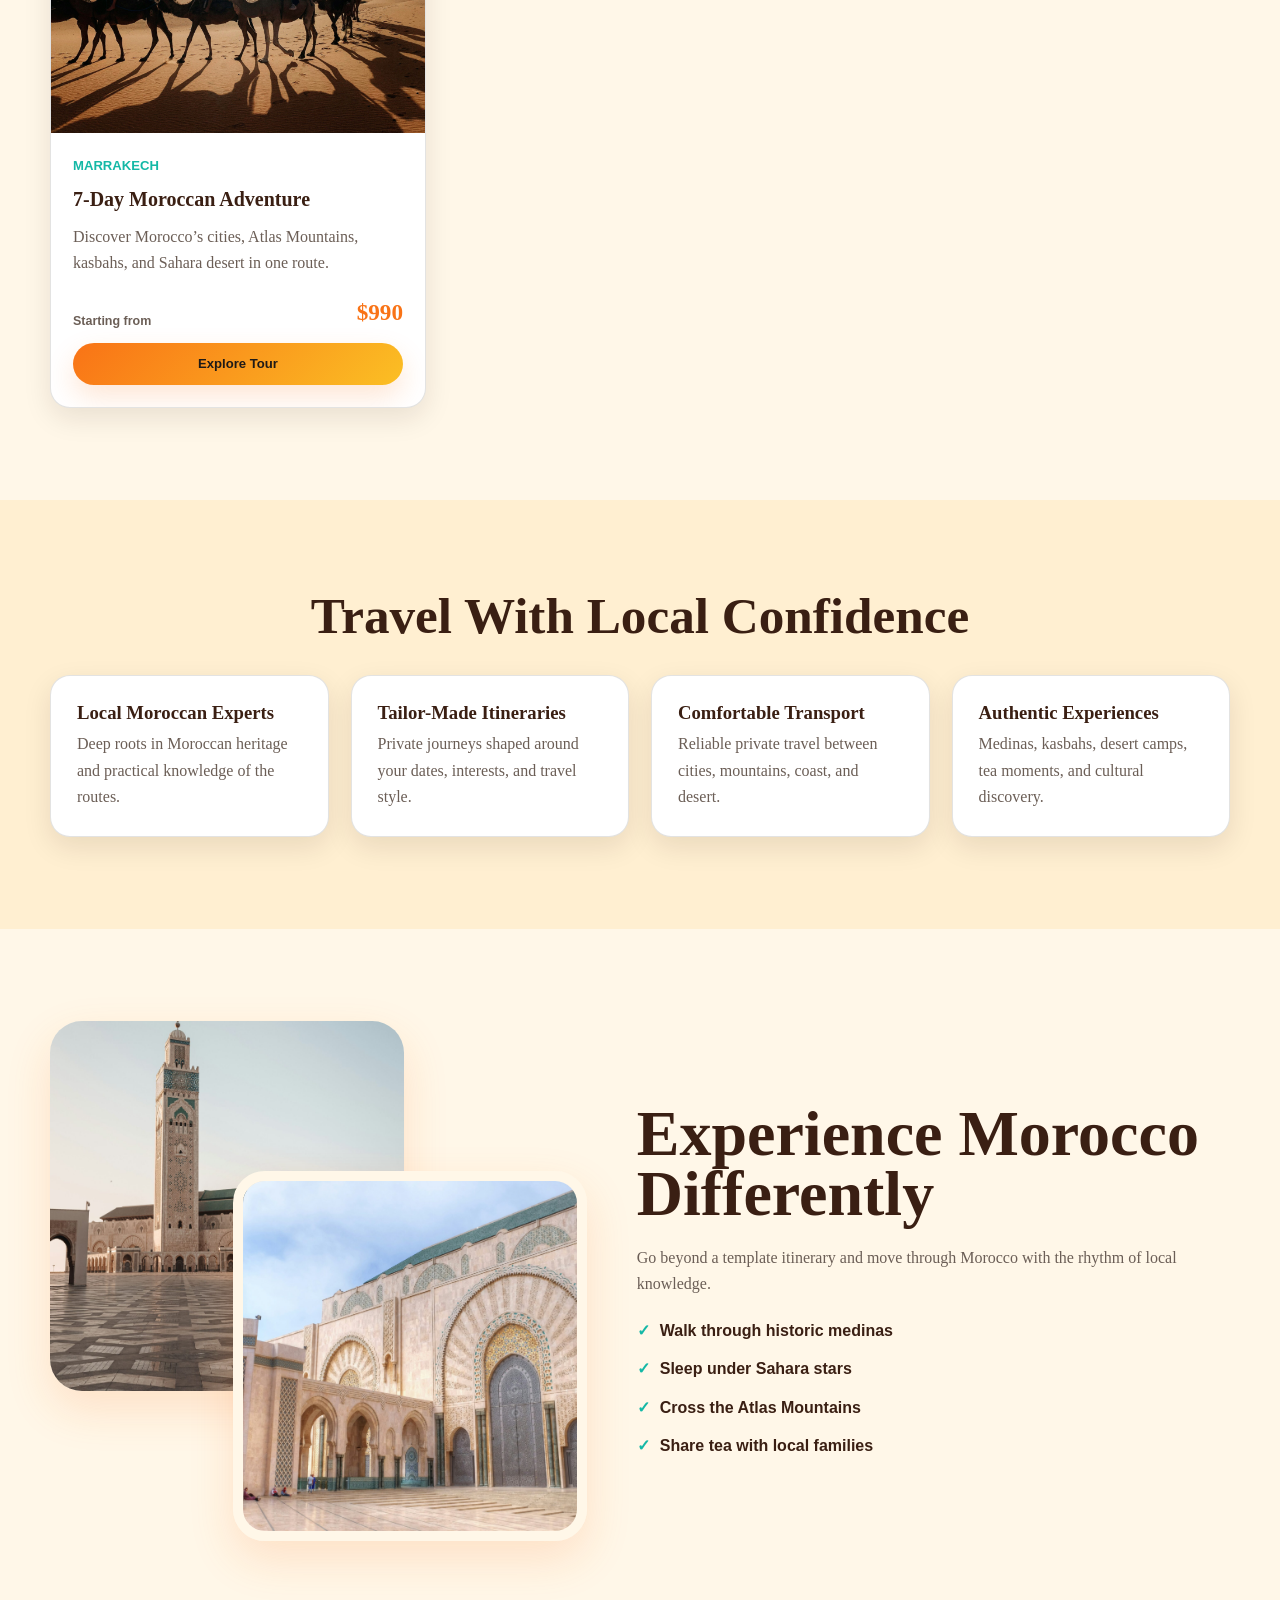
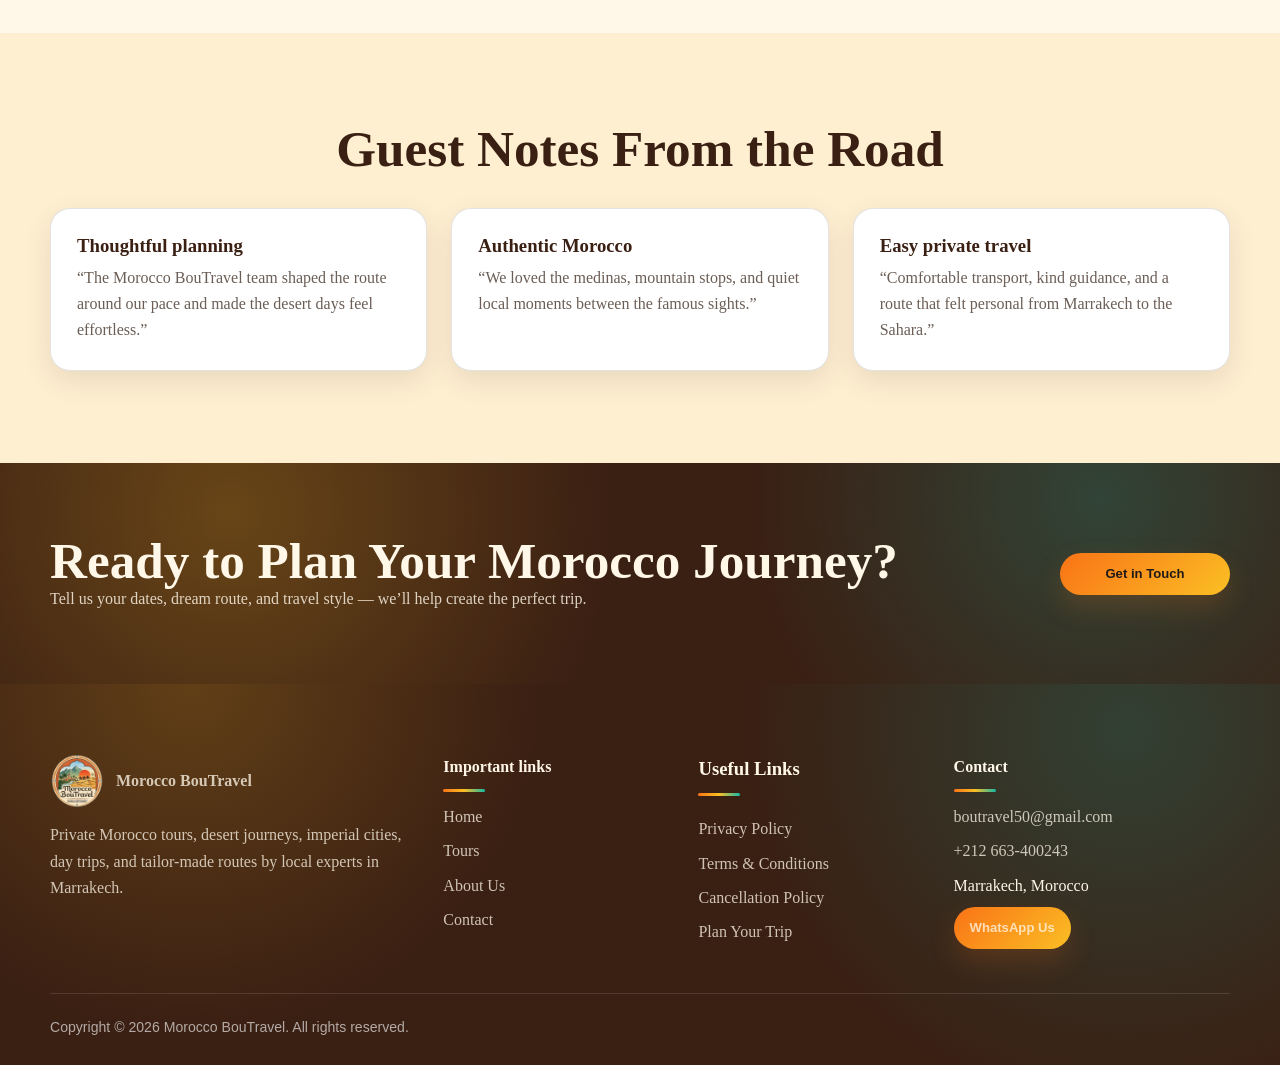
==== commit 9b1a112a: "background AGAIN" ====
--- a/morocco-boutravel/index.html
+++ b/morocco-boutravel/index.html
@@ -28,7 +28,7 @@
   </header>
 
   <main>
-    <section class="hero" style="--hero-image: url('assets/images/hero-home.jpg');">
+    <section class="hero" style="--hero-image: url('../images/hero-home.jpg');">
       <div class="hero-content">
         <div class="hero-stack">
           <p class="section-label">Authentic Morocco Tours</p>
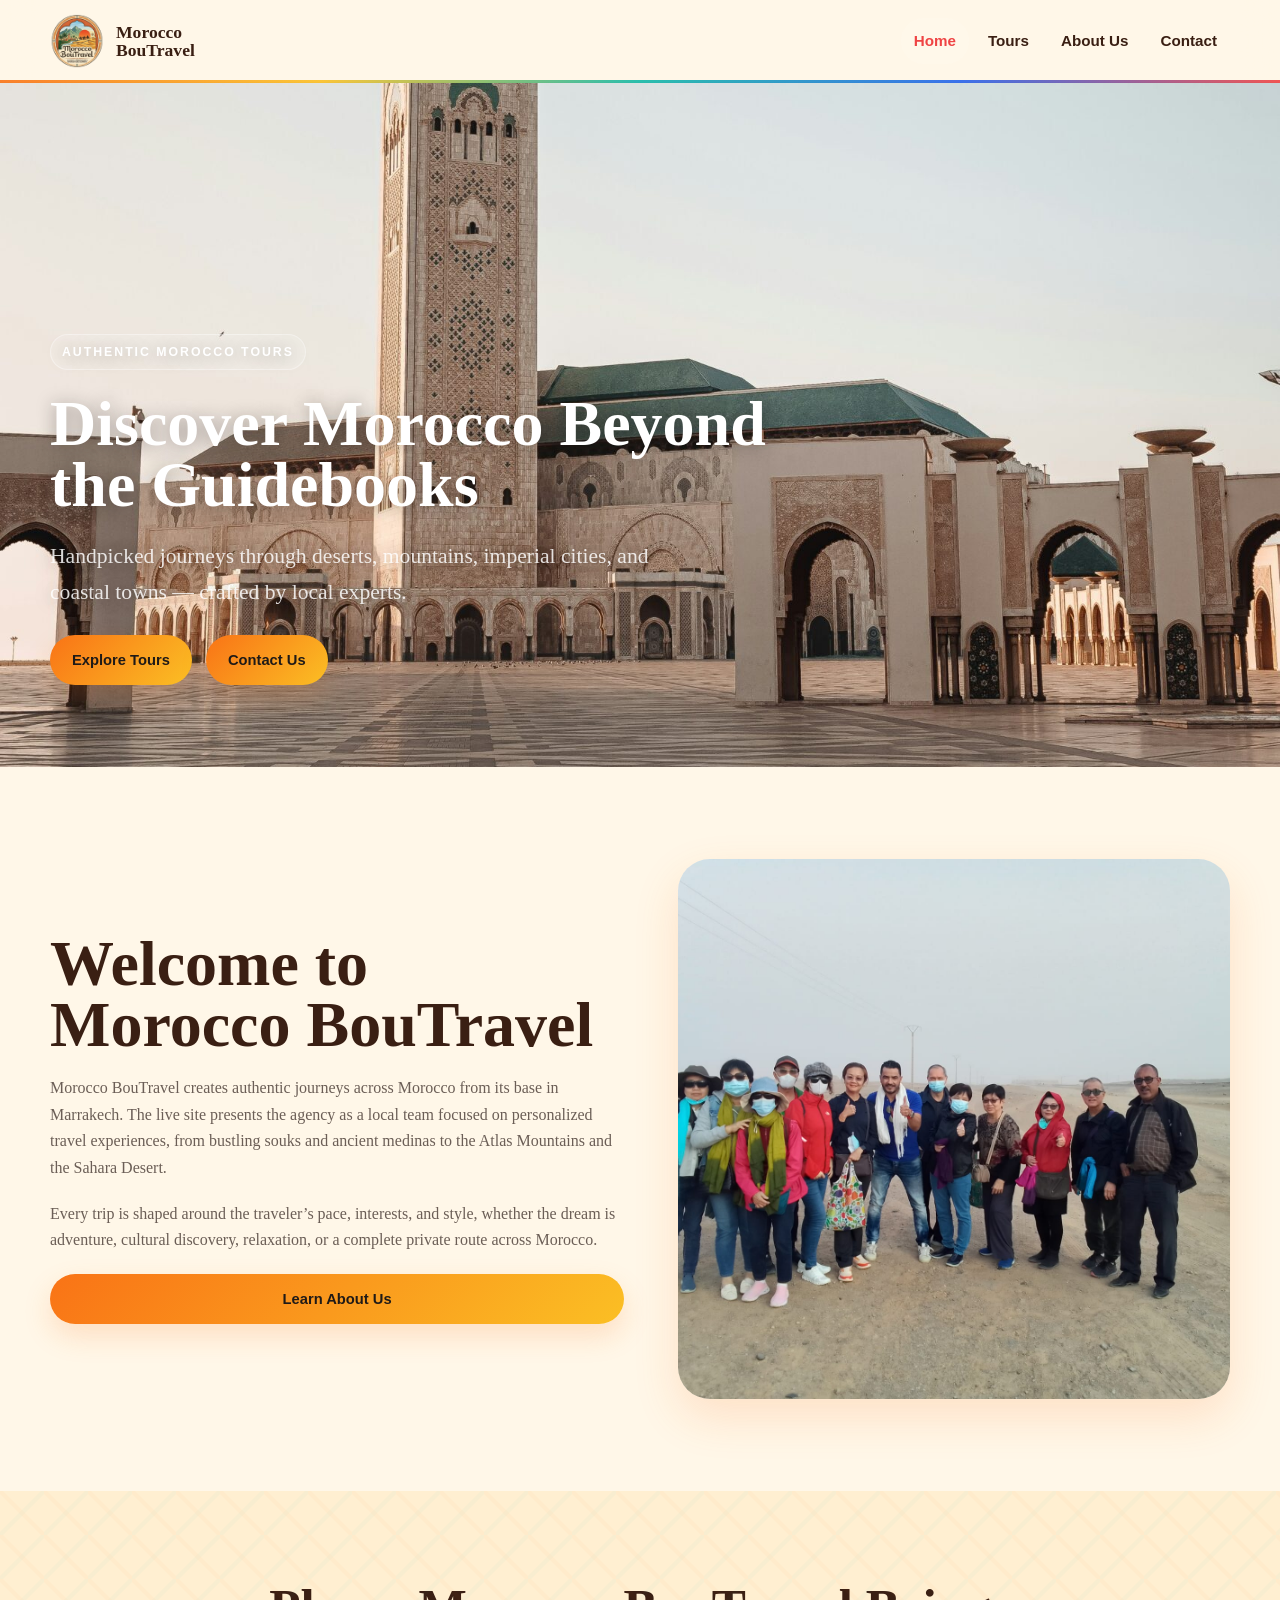
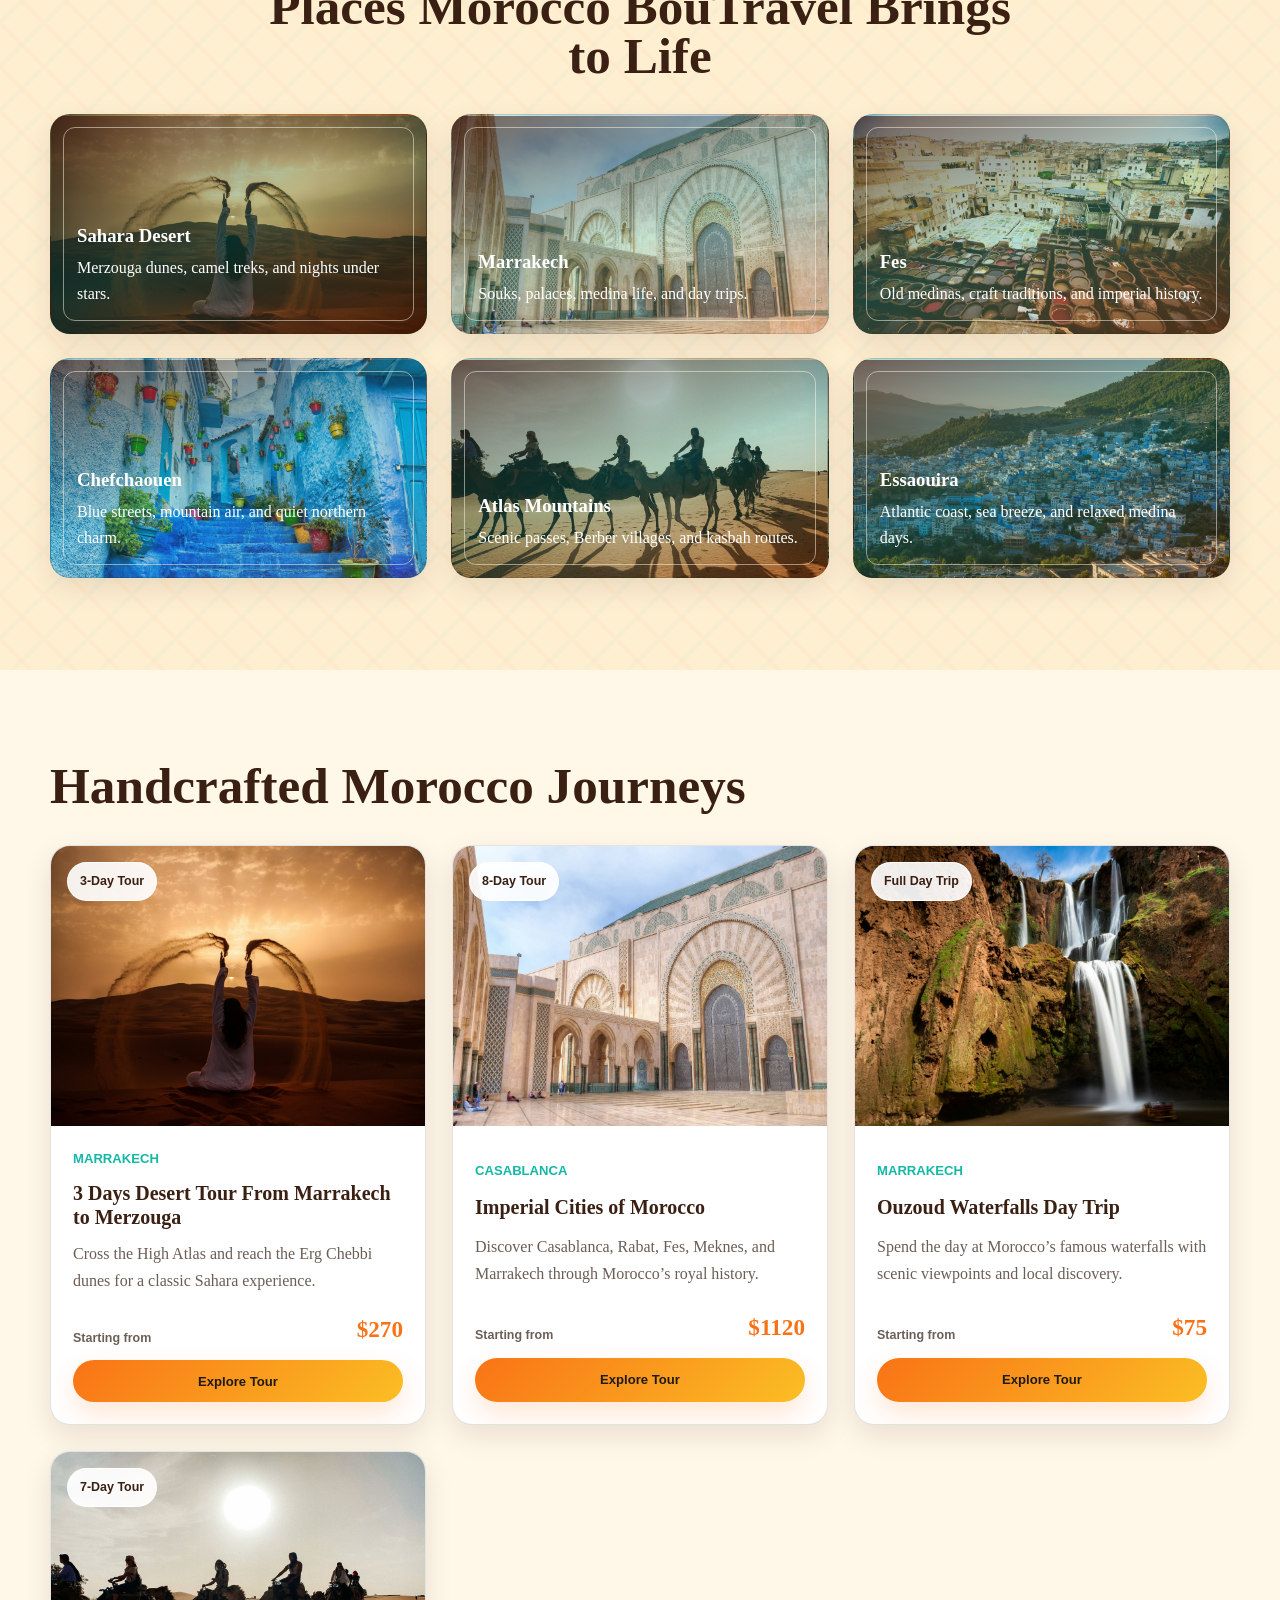
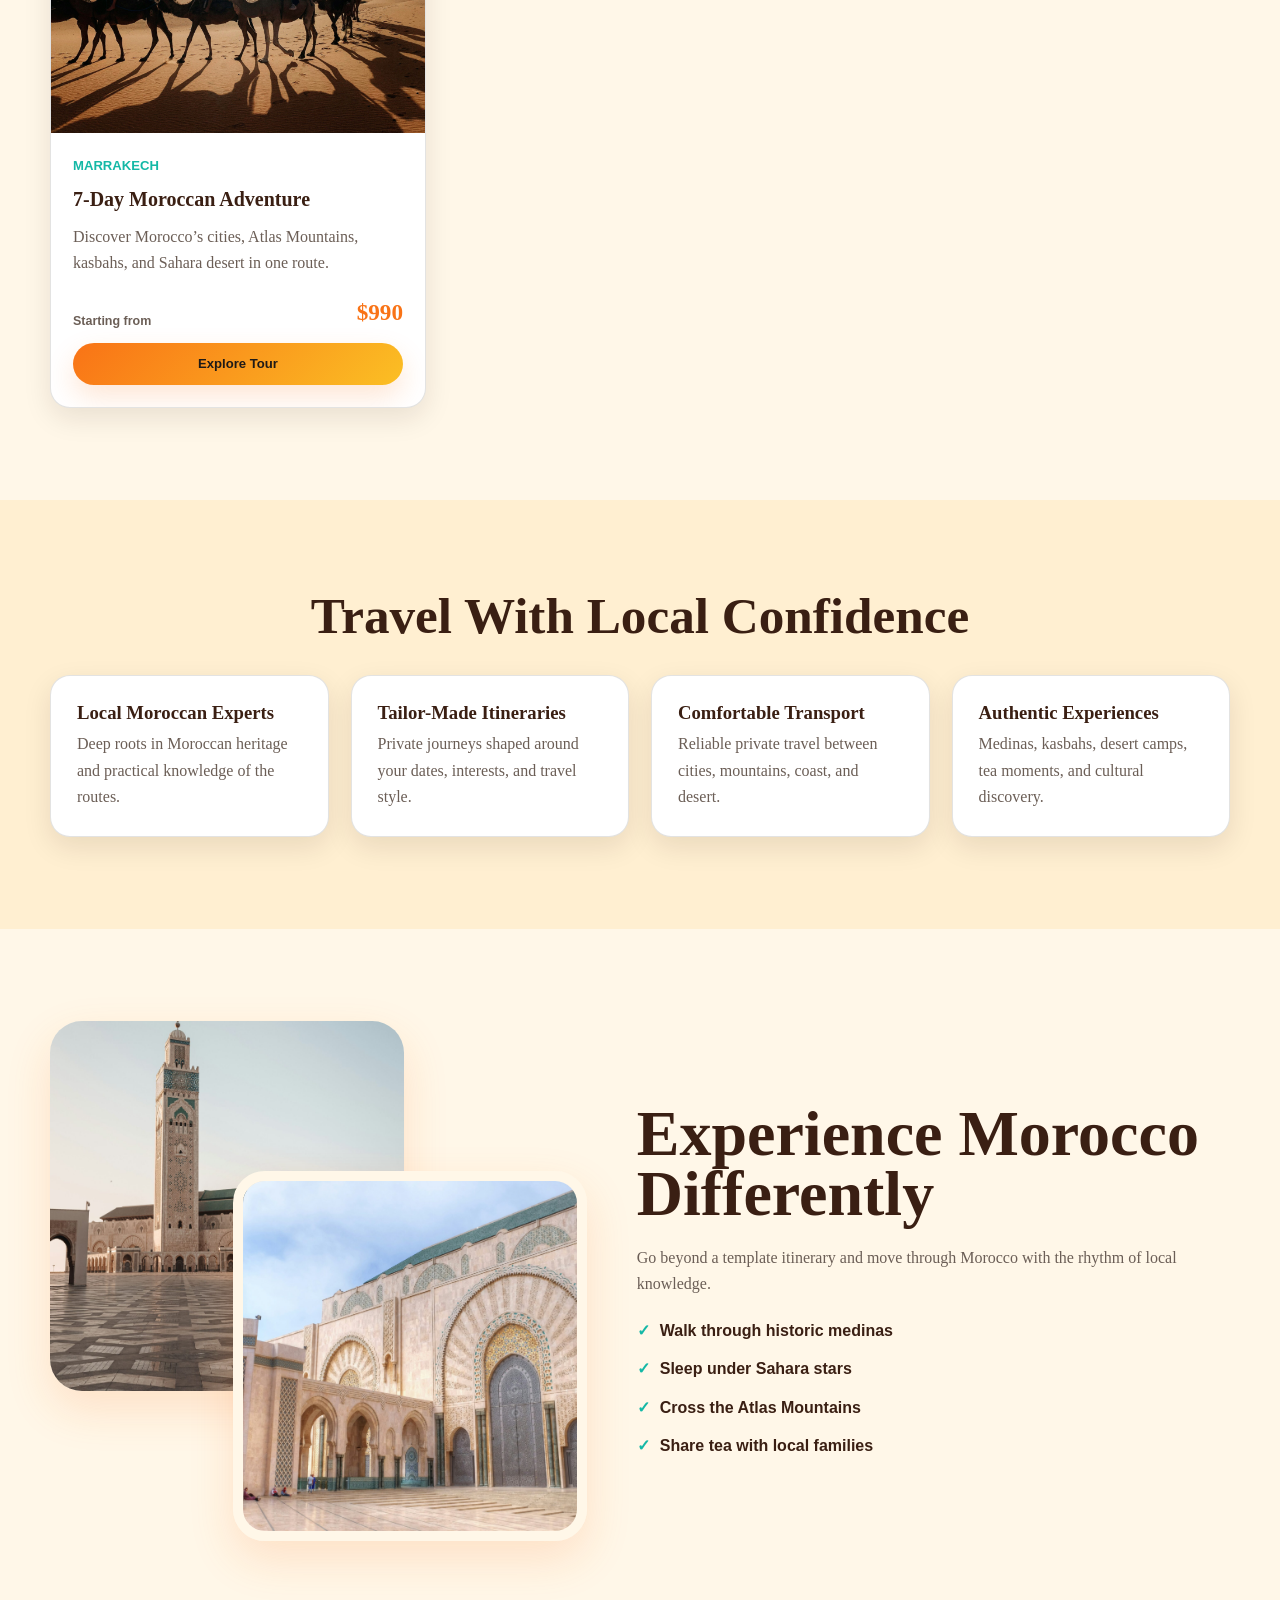
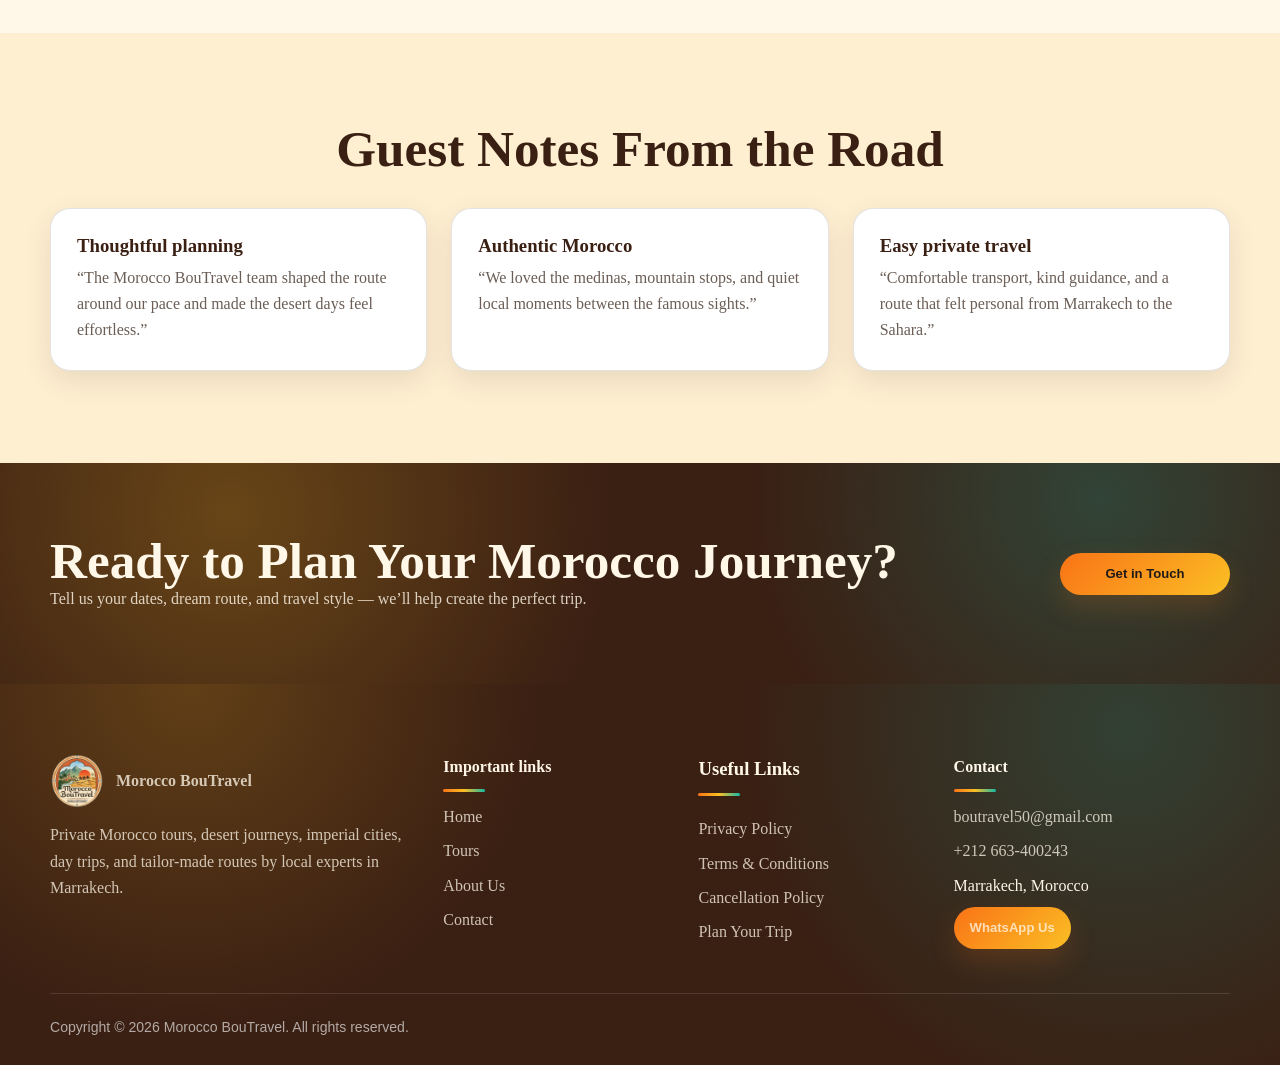
==== commit 0a6aeeb0: "jungle change" ====
--- a/morocco-boutravel/index.html
+++ b/morocco-boutravel/index.html
@@ -8,24 +8,7 @@
   <link rel="stylesheet" href="assets/css/style.css">
 </head>
 <body>
-  <header class="site-header">
-    <div class="container header-inner">
-      <a class="brand" href="index.html" aria-label="Morocco BouTravel home">
-        <img src="assets/images/logo.png" alt="Morocco BouTravel logo">
-        <span>Morocco<br>BouTravel</span>
-      </a>
-      <button class="menu-toggle" type="button" aria-label="Open menu" aria-expanded="false"><span></span><span></span><span></span></button>
-      <nav class="site-nav" aria-label="Main navigation">
-        <ul class="nav-list">
-          <li><a class="active" href="index.html">Home</a></li>
-          <li><a href="tours.html">Tours</a></li>
-          <li><a href="about.html">About Us</a></li>
-          <li><a href="contact.html">Contact</a></li>
-        </ul>
-      
-      </nav>
-    </div>
-  </header>
+  <div data-site-header></div>
 
   <main>
     <section class="hero" style="--hero-image: url('../images/hero-home.jpg');">
@@ -66,12 +49,12 @@
           <h2>Places Morocco BouTravel Brings to Life</h2>
         </div>
         <div class="grid-3">
-          <article class="destination-card" style="--card-image: url('assets/images/tour-1.jpg');"><h3>Sahara Desert</h3><p>Merzouga dunes, camel treks, and nights under stars.</p></article>
-          <article class="destination-card" style="--card-image: url('assets/images/tour-2.jpg');"><h3>Marrakech</h3><p>Souks, palaces, medina life, and day trips.</p></article>
-          <article class="destination-card" style="--card-image: url('assets/images/tour-7.jpg');"><h3>Fes</h3><p>Old medinas, craft traditions, and imperial history.</p></article>
-          <article class="destination-card" style="--card-image: url('assets/images/tour-13.jpg');"><h3>Chefchaouen</h3><p>Blue streets, mountain air, and quiet northern charm.</p></article>
-          <article class="destination-card" style="--card-image: url('assets/images/tour-4.jpg');"><h3>Atlas Mountains</h3><p>Scenic passes, Berber villages, and kasbah routes.</p></article>
-          <article class="destination-card" style="--card-image: url('assets/images/tour-10.jpg');"><h3>Essaouira</h3><p>Atlantic coast, sea breeze, and relaxed medina days.</p></article>
+          <article class="destination-card" style="--card-image: url('../images/tour-1.jpg');"><h3>Sahara Desert</h3><p>Merzouga dunes, camel treks, and nights under stars.</p></article>
+          <article class="destination-card" style="--card-image: url('../images/tour-2.jpg');"><h3>Marrakech</h3><p>Souks, palaces, medina life, and day trips.</p></article>
+          <article class="destination-card" style="--card-image: url('../images/tour-7.jpg');"><h3>Fes</h3><p>Old medinas, craft traditions, and imperial history.</p></article>
+          <article class="destination-card" style="--card-image: url('../images/tour-13.jpg');"><h3>Chefchaouen</h3><p>Blue streets, mountain air, and quiet northern charm.</p></article>
+          <article class="destination-card" style="--card-image: url('../images/tour-4.jpg');"><h3>Atlas Mountains</h3><p>Scenic passes, Berber villages, and kasbah routes.</p></article>
+          <article class="destination-card" style="--card-image: url('../images/tour-10.jpg');"><h3>Essaouira</h3><p>Atlantic coast, sea breeze, and relaxed medina days.</p></article>
         </div>
       </div>
     </section>
@@ -153,22 +136,7 @@
       </div>
     </section>
   </main>
-
-  <footer class="site-footer">
-    <div class="container footer-grid">
-      <div><a class="footer-logo" href="index.html"><img src="assets/images/logo.png" alt="Morocco BouTravel logo"><span>Morocco BouTravel</span></a><p>Private Morocco tours, desert journeys, imperial cities, day trips, and tailor-made routes by local experts in Marrakech.</p></div>
-      <div><h4>Important links</h4><ul><li><a href="index.html">Home</a></li><li><a href="tours.html">Tours</a></li><li><a href="about.html">About Us</a></li><li><a href="contact.html">Contact</a></li></ul></div>
-      <nav aria-label="Useful links">
-        <h3>Useful Links</h3>
-        <a href="privacy-policy.html">Privacy Policy</a>
-        <a href="terms.html">Terms &amp; Conditions</a>
-        <a href="cancellation-policy.html">Cancellation Policy</a>
-        <a href="contact.html">Plan Your Trip</a>
-      </nav>
-      <div><h4>Contact</h4><ul><li><a href="mailto:boutravel50@gmail.com">boutravel50@gmail.com</a></li><li><a href="tel:+212663400243">+212 663-400243</a></li><li>Marrakech, Morocco</li><li><a class="btn btn-primary btn-small" href="https://wa.me/212663400243" target="_blank" rel="noopener">WhatsApp Us</a></li></ul></div>
-    </div>
-    <div class="container footer-bottom">Copyright © 2026 Morocco BouTravel. All rights reserved.</div>
-  </footer>
+  <div data-site-footer></div>
   <script src="assets/js/main.js"></script>
 </body>
 </html>
